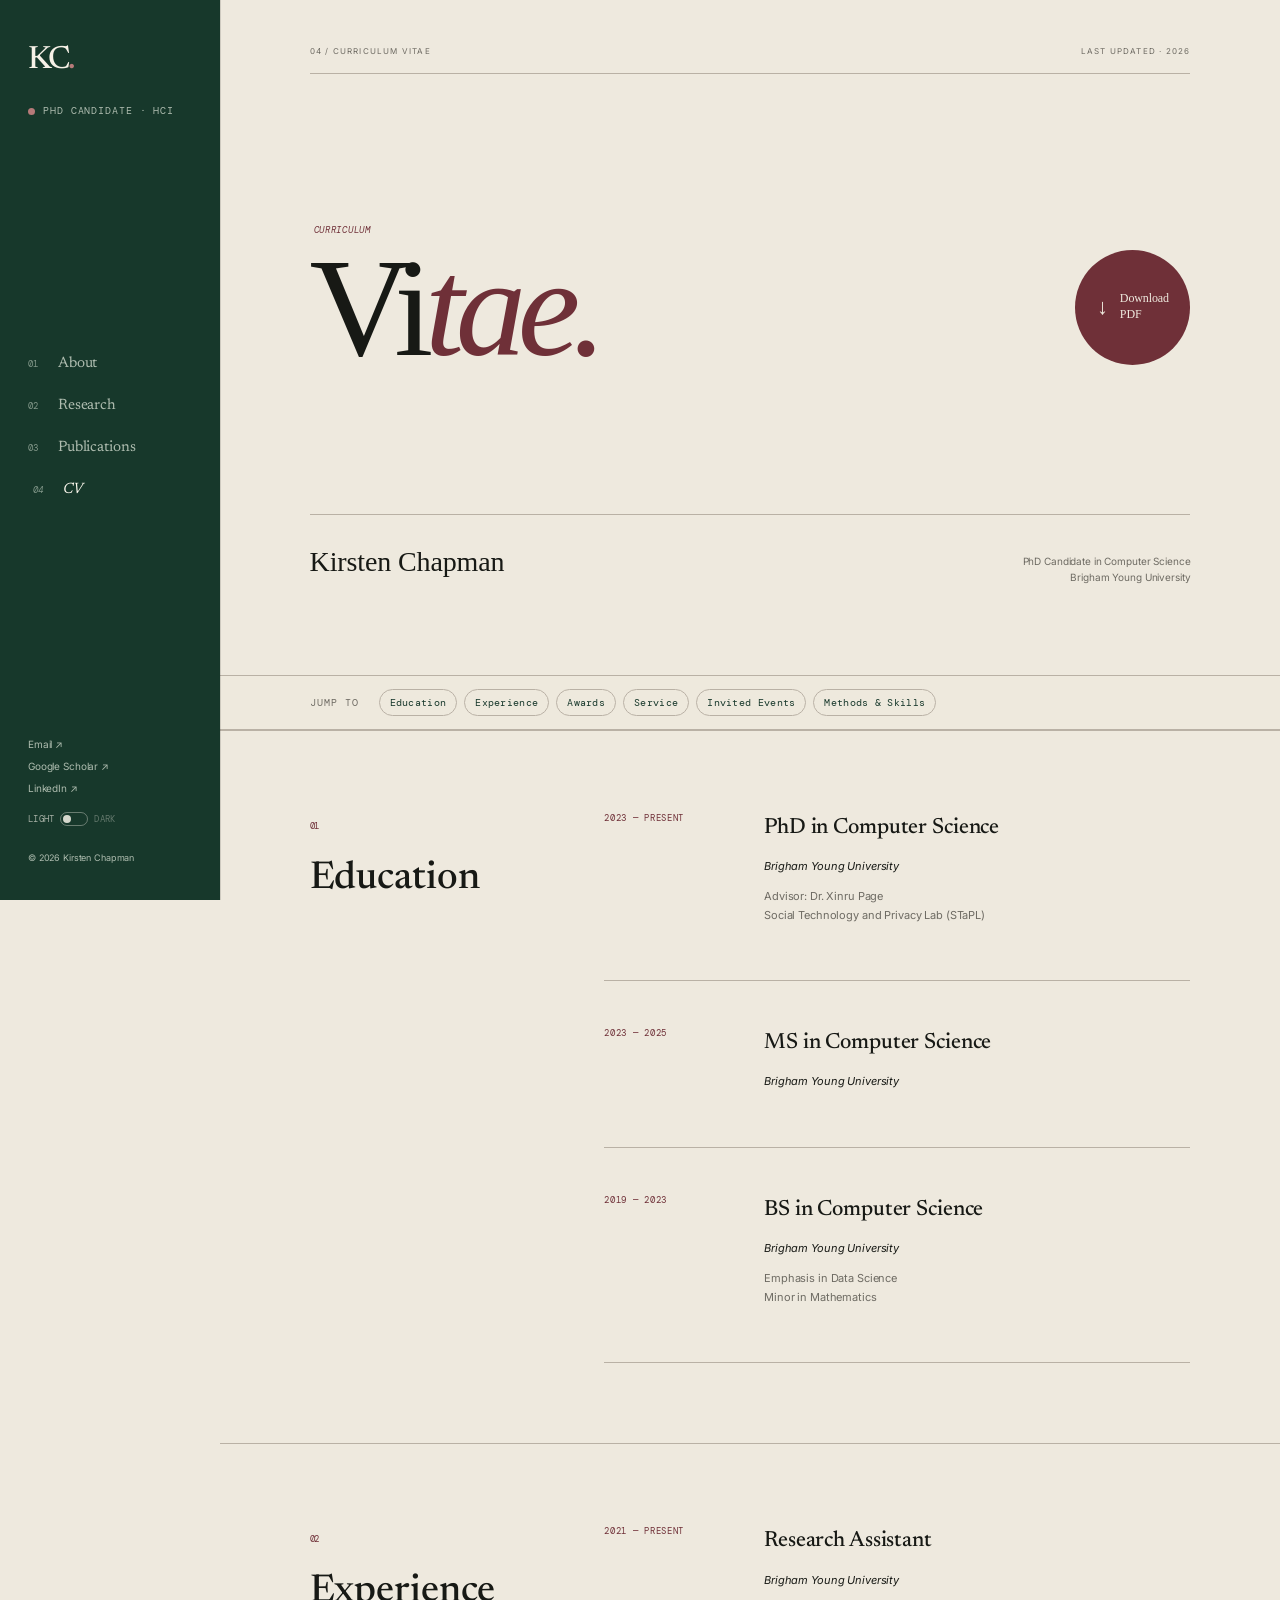
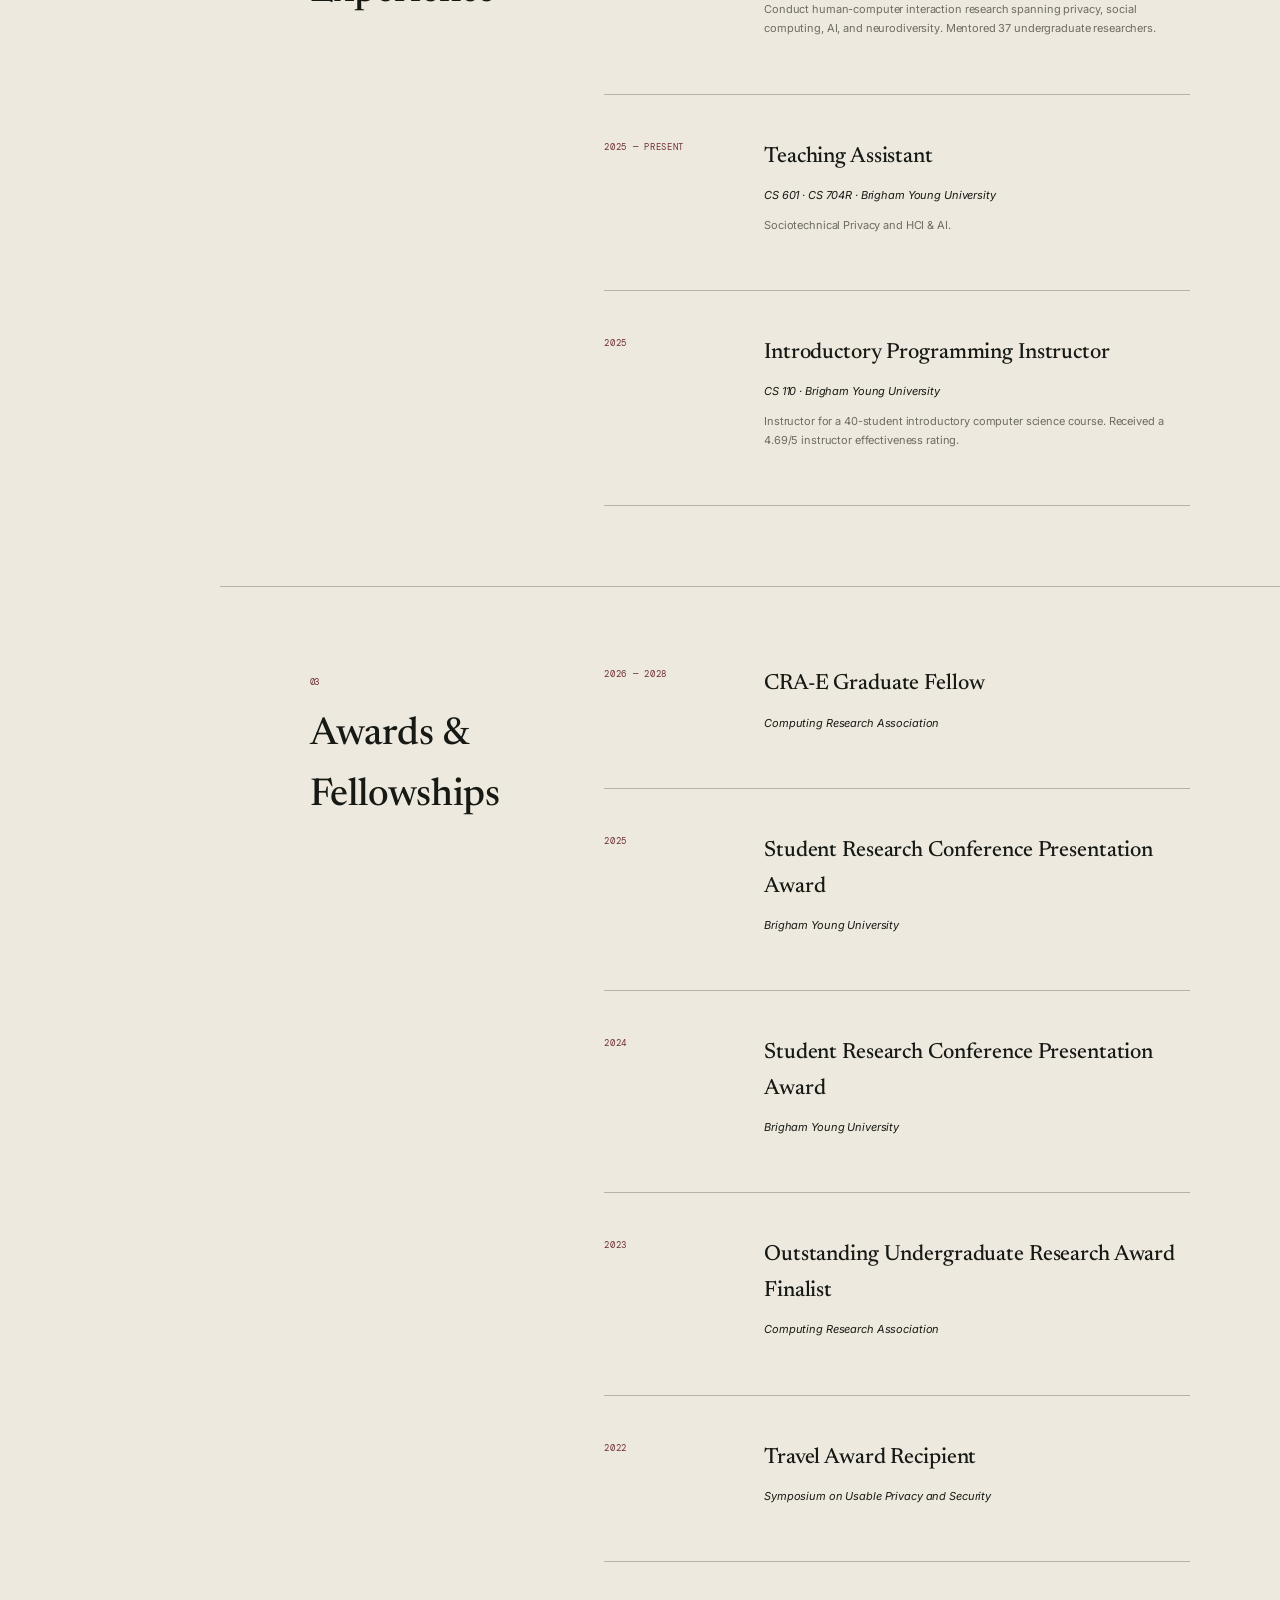
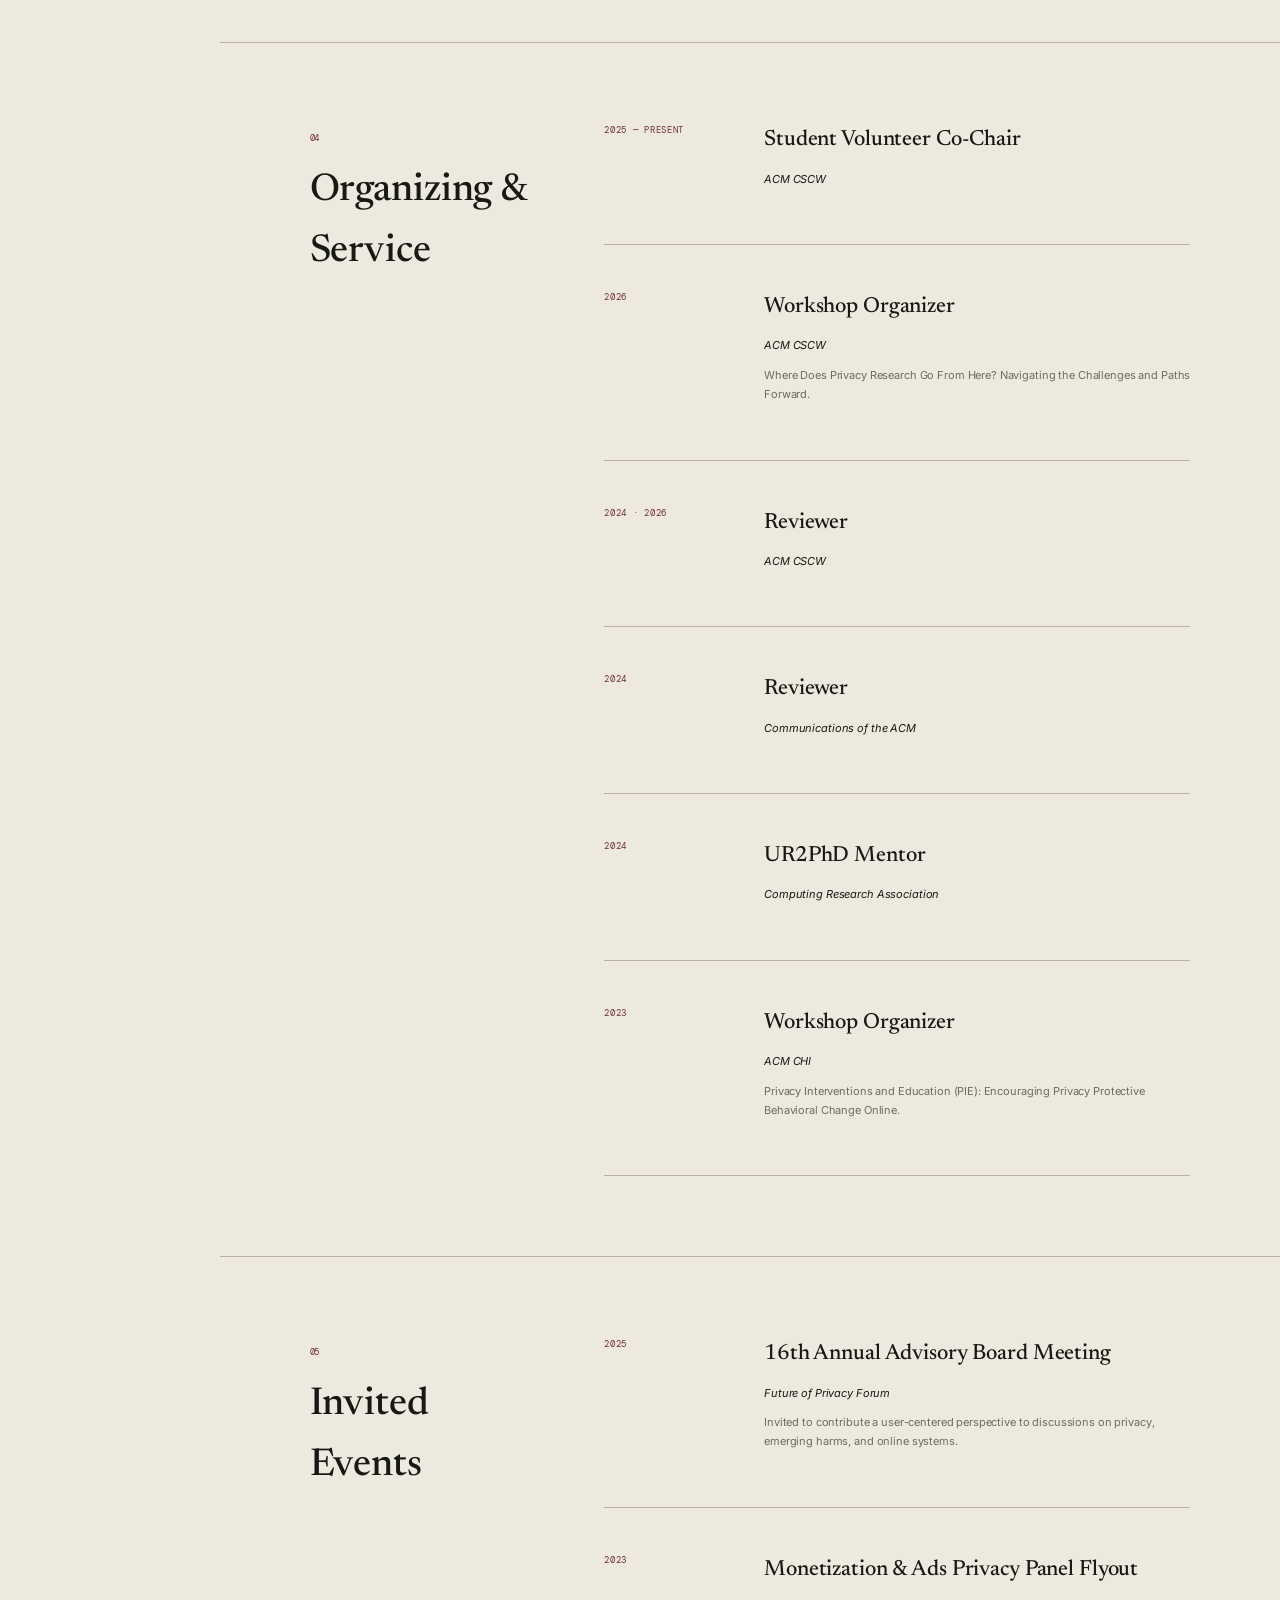
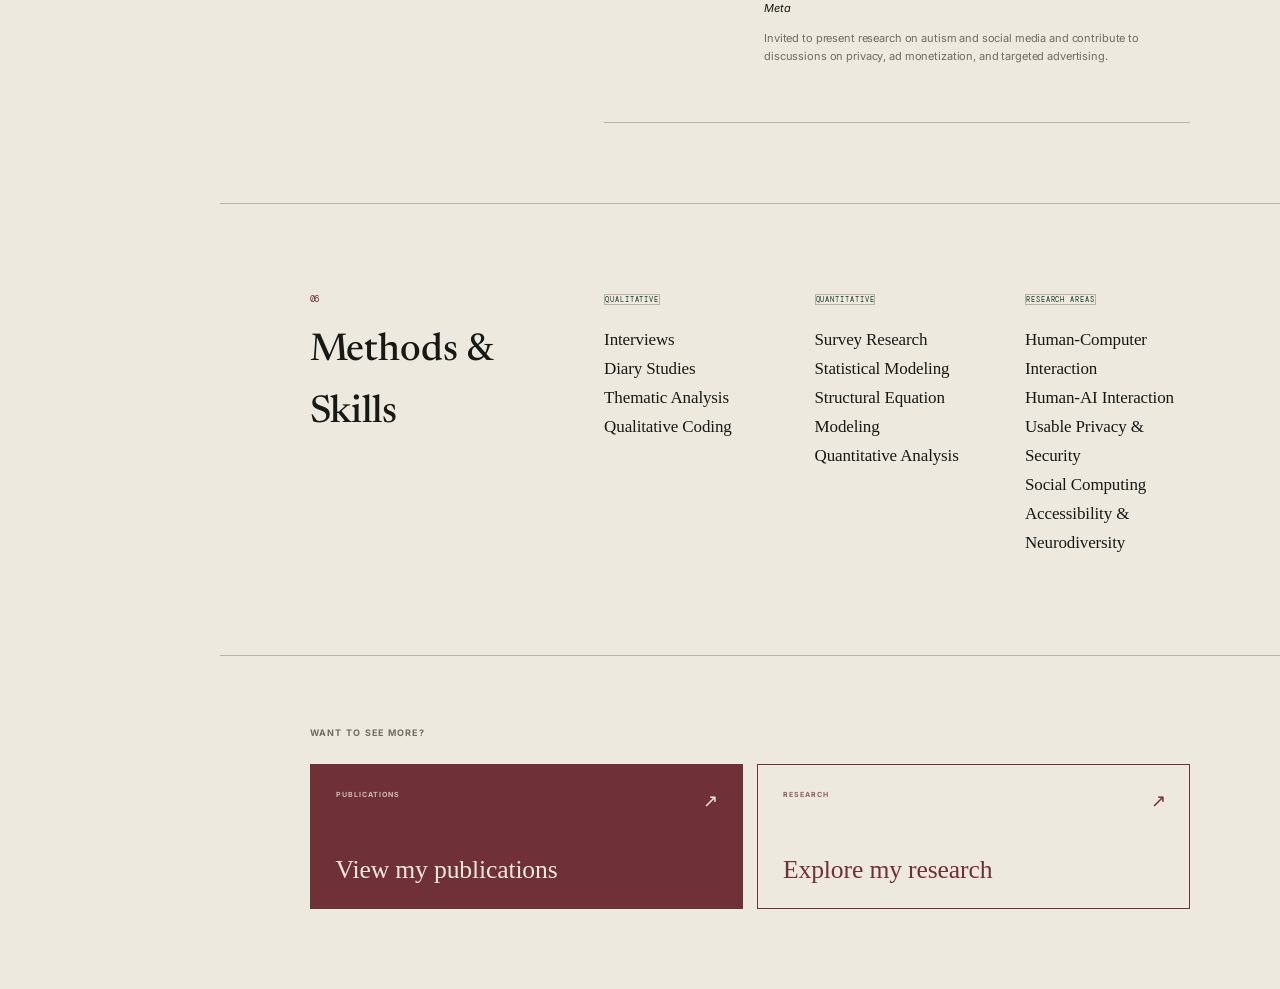
==== cv.html @ 54f65432 "updates" ====
<!DOCTYPE html>

<html lang="en">
<head>
<meta charset="utf-8"/>
<meta content="width=device-width, initial-scale=1.0" name="viewport"/>
<meta content="Curriculum Vitae for Kirsten Chapman" name="description"/>
<link href="images/favicon.png" rel="icon" type="image/png"/>
<title>CV — Kirsten Chapman</title>
<link href="styles.css?v=17" rel="stylesheet"/>
<link href="https://fonts.googleapis.com" rel="preconnect"/>
<link crossorigin="" href="https://fonts.gstatic.com" rel="preconnect"/>
<link href="https://fonts.googleapis.com/css2?family=DM+Mono:wght@300;400;500&amp;family=Inter:wght@400;500;600&amp;family=Newsreader:ital,opsz,wght@0,6..72,400;0,6..72,500;0,6..72,600;1,6..72,400;1,6..72,500&amp;display=swap" rel="stylesheet"/>
</head>
<body id="top">
<!-- ==============================
     SIDEBAR
============================== -->
<aside class="sidebar">
<div>
<a class="logo" href="index.html">
      KC<span>.</span>
</a>
<div class="sidebar-status">
<a
  href="elsewhere.html"
  class="status-dot"
  aria-label="Elsewhere"
></a>      PhD Candidate · HCI
    </div>
</div>
<nav>
<a href="index.html">
<span>01</span> About
    </a>
<a href="research.html">
<span>02</span> Research
    </a>
<a href="publications.html">
<span>03</span> Publications
    </a>
<a class="active" href="cv.html">
<span>04</span> CV
    </a>
</nav>
<div class="sidebar-bottom">

<div class="social-links">
<a href="mailto:chapkirsten@gmail.com">
        Email ↗︎
      </a>
<a href="https://scholar.google.com/citations?user=ZnHVCngAAAAJ&amp;hl=en&amp;oi=ao">
        Google Scholar ↗︎
      </a>
<a href="https://www.linkedin.com/in/kirsten-chapman/">
        LinkedIn ↗︎
      </a>
</div><button aria-label="Switch to dark mode" class="theme-toggle" title="Switch to dark mode" type="button">
<span class="theme-toggle-label">Light</span>
<span aria-hidden="true" class="theme-switch"><span></span></span>
<span class="theme-toggle-alt">Dark</span>
</button>
<p>
      © 2026 Kirsten Chapman
    </p>
</div>
</aside>
<!-- ==============================
     MAIN
============================== -->
<main>
<!-- ==============================
     CV HERO
============================== -->
<section class="cv-hero">
<div class="subpage-meta">
<span>
      04 / CURRICULUM VITAE
    </span>
<span>
      LAST UPDATED · 2026
    </span>
</div>
<div class="cv-title-row">
<div>
<p class="hello">
        Curriculum
      </p>
<h1>
        Vi<em>tae.</em>
</h1>
</div>
<a class="download-cv" href="CV_Website.pdf">
<span>↓</span>
<div>
        Download<br/>
        PDF
      </div>
</a>
</div>
<div class="cv-name-block">
<h2>
      Kirsten Chapman
    </h2>
<p>
      PhD Candidate in Computer Science<br/>
      Brigham Young University
    </p>
</div>
</section>
<nav aria-label="Jump to CV section" class="cv-jump-nav">
<span>JUMP TO</span>
<div>
<a href="#education">Education</a>
<a href="#experience">Experience</a>
<a href="#awards">Awards</a>
<a href="#service">Service</a>
<a href="#events">Invited Events</a>
<a href="#methods">Methods &amp; Skills</a>
</div>
</nav>
<!-- ==============================
     EDUCATION
============================== -->
<section class="cv-category" id="education">
<div class="cv-category-heading">
<span>01</span>
<h2>
      Education
    </h2>
</div>
<div class="cv-items">
<div class="cv-entry">
<div class="cv-entry-date">
        2023 — PRESENT
      </div>
<div class="cv-entry-content">
<h3>
          PhD in Computer Science
        </h3>
<p class="cv-place">
          Brigham Young University
        </p>
<p>
          Advisor: Dr. Xinru Page<br/>
          Social Technology and Privacy Lab (STaPL)
        </p>
</div>
</div>
<div class="cv-entry">
<div class="cv-entry-date">
        2023 — 2025
      </div>
<div class="cv-entry-content">
<h3>
          MS in Computer Science
        </h3>
<p class="cv-place">
          Brigham Young University
        </p>
</div>
</div>
<div class="cv-entry">
<div class="cv-entry-date">
        2019 — 2023
      </div>
<div class="cv-entry-content">
<h3>
          BS in Computer Science
        </h3>
<p class="cv-place">
          Brigham Young University
        </p>
<p>
          Emphasis in Data Science<br/>
          Minor in Mathematics
        </p>
</div>
</div>
</div>
</section>
<!-- ==============================
     EXPERIENCE
============================== -->
<section class="cv-category" id="experience">
<div class="cv-category-heading">
<span>02</span>
<h2>
      Experience
    </h2>
</div>
<div class="cv-items">
<div class="cv-entry">
<div class="cv-entry-date">
        2021 — PRESENT
      </div>
<div class="cv-entry-content">
<h3>
          Research Assistant
        </h3>
<p class="cv-place">
          Brigham Young University
        </p>
<p>
          Conduct human-computer interaction research
          spanning privacy, social computing, AI, and
          neurodiversity. Mentored 37 undergraduate
          researchers.
        </p>
</div>
</div>
<div class="cv-entry">
<div class="cv-entry-date">
        2025 — PRESENT
      </div>
<div class="cv-entry-content">
<h3>
          Teaching Assistant
        </h3>
<p class="cv-place">
          CS 601 · CS 704R · Brigham Young University
        </p>
<p>
          Sociotechnical Privacy and HCI &amp; AI.
        </p>
</div>
</div>
<div class="cv-entry">
<div class="cv-entry-date">
        2025
      </div>
<div class="cv-entry-content">
<h3>
          Introductory Programming Instructor
        </h3>
<p class="cv-place">
          CS 110 · Brigham Young University
        </p>
<p>
          Instructor for a 40-student introductory
          computer science course. Received a 4.69/5
          instructor effectiveness rating.
        </p>
</div>
</div>
</div>
</section>
<!-- ==============================
     AWARDS & FELLOWSHIPS
============================== -->
<section class="cv-category" id="awards">
<div class="cv-category-heading">
<span>03</span>
<h2>
      Awards &amp; Fellowships
    </h2>
</div>
<div class="cv-items">
<div class="cv-entry">
<div class="cv-entry-date">
        2026 — 2028
      </div>
<div class="cv-entry-content">
<h3>
          CRA-E Graduate Fellow
        </h3>
<p class="cv-place">
          Computing Research Association
        </p>
</div>
</div>
<div class="cv-entry">
<div class="cv-entry-date">
        2025
      </div>
<div class="cv-entry-content">
<h3>
          Student Research Conference Presentation Award
        </h3>
<p class="cv-place">
          Brigham Young University
        </p>
</div>
</div>
<div class="cv-entry">
<div class="cv-entry-date">
        2024
      </div>
<div class="cv-entry-content">
<h3>
          Student Research Conference Presentation Award
        </h3>
<p class="cv-place">
          Brigham Young University
        </p>
</div>
</div>
<div class="cv-entry">
<div class="cv-entry-date">
        2023
      </div>
<div class="cv-entry-content">
<h3>
          Outstanding Undergraduate Research Award Finalist
        </h3>
<p class="cv-place">
          Computing Research Association
        </p>
</div>
</div>
<div class="cv-entry">
<div class="cv-entry-date">
        2022
      </div>
<div class="cv-entry-content">
<h3>
          Travel Award Recipient
        </h3>
<p class="cv-place">
          Symposium on Usable Privacy and Security
        </p>
</div>
</div>
</div>
</section>
<!-- ==============================
     ORGANIZING & SERVICE
============================== -->
<section class="cv-category" id="service">
<div class="cv-category-heading">
<span>04</span>
<h2>
      Organizing &amp; Service
    </h2>
</div>
<div class="cv-items">
<!-- CSCW SV CO-CHAIR -->
<div class="cv-entry">
<div class="cv-entry-date">
        2025 — PRESENT
      </div>
<div class="cv-entry-content">
<h3>
          Student Volunteer Co-Chair
        </h3>
<p class="cv-place">
          ACM CSCW
        </p>
</div>
</div>
<!-- CSCW 2026 ORGANIZED WORKSHOP -->
<div class="cv-entry">
<div class="cv-entry-date">
        2026
      </div>
<div class="cv-entry-content">
<h3>
          Workshop Organizer
        </h3>
<p class="cv-place">
          ACM CSCW
        </p>
<p>
          Where Does Privacy Research Go From Here?
          Navigating the Challenges and Paths Forward.
        </p>
</div>
</div>
<!-- CSCW REVIEWER -->
<div class="cv-entry">
<div class="cv-entry-date">
        2024 · 2026
      </div>
<div class="cv-entry-content">
<h3>
          Reviewer
        </h3>
<p class="cv-place">
          ACM CSCW
        </p>
</div>
</div>
<!-- CACM REVIEWER -->
<div class="cv-entry">
<div class="cv-entry-date">
        2024
      </div>
<div class="cv-entry-content">
<h3>
          Reviewer
        </h3>
<p class="cv-place">
          Communications of the ACM
        </p>
</div>
</div>
<!-- UR2PHD -->
<div class="cv-entry">
<div class="cv-entry-date">
        2024
      </div>
<div class="cv-entry-content">
<h3>
          UR2PhD Mentor
        </h3>
<p class="cv-place">
          Computing Research Association
        </p>
</div>
</div>
<!-- CHI 2023 ORGANIZED WORKSHOP -->
<div class="cv-entry">
<div class="cv-entry-date">
        2023
      </div>
<div class="cv-entry-content">
<h3>
          Workshop Organizer
        </h3>
<p class="cv-place">
          ACM CHI
        </p>
<p>
          Privacy Interventions and Education (PIE):
          Encouraging Privacy Protective Behavioral
          Change Online.
        </p>
</div>
</div>
</div>
</section>
<!-- ==============================
     INVITED EVENTS
============================== -->
<section class="cv-category" id="events">
<div class="cv-category-heading">
<span>05</span>
<h2>
      Invited Events
    </h2>
</div>
<div class="cv-items">
<div class="cv-entry">
<div class="cv-entry-date">
        2025
      </div>
<div class="cv-entry-content">
<h3>
          16th Annual Advisory Board Meeting
        </h3>
<p class="cv-place">
          Future of Privacy Forum
        </p>
<p>
          Invited to contribute a user-centered
          perspective to discussions on privacy,
          emerging harms, and online systems.
        </p>
</div>
</div>
<div class="cv-entry">
<div class="cv-entry-date">
        2023
      </div>
<div class="cv-entry-content">
<h3>
          Monetization &amp; Ads Privacy Panel Flyout
        </h3>
<p class="cv-place">
          Meta
        </p>
<p>
          Invited to present research on autism and
          social media and contribute to discussions
          on privacy, ad monetization, and targeted
          advertising.
        </p>
</div>
</div>
</div>
</section>
<!-- ==============================
     METHODS & SKILLS
============================== -->
<section class="cv-category methods-section" id="methods">
<div class="cv-category-heading">
<span>06</span>
<h2>
      Methods &amp; Skills
    </h2>
</div>
<div class="cv-items">
<div class="cv-method-grid">
<div>
<span>
          QUALITATIVE
        </span>
<p>
          Interviews<br/>
          Diary Studies<br/>
          Thematic Analysis<br/>
          Qualitative Coding
        </p>
</div>
<div>
<span>
          QUANTITATIVE
        </span>
<p>
          Survey Research<br/>
          Statistical Modeling<br/>
          Structural Equation Modeling<br/>
          Quantitative Analysis
        </p>
</div>
<div>
<span>
          RESEARCH AREAS
        </span>
<p>
          Human-Computer Interaction<br/>
          Human-AI Interaction<br/>
          Usable Privacy &amp; Security<br/>
          Social Computing<br/>
          Accessibility &amp; Neurodiversity
        </p>
</div>
</div>
</div>
</section>
<!-- ==============================
     CV BOTTOM CTA
============================== -->
<section class="cv-bottom">
<p>
    Want to see more?
  </p>
<div class="cv-bottom-links">
<a class="cv-bottom-link primary" href="publications.html">
<span class="cv-bottom-label">
        PUBLICATIONS
      </span>
<span class="cv-bottom-title">
        View my publications
      </span>
<span class="cv-bottom-arrow">
        ↗︎
      </span>
</a>
<a class="cv-bottom-link secondary" href="research.html">
<span class="cv-bottom-label">
        RESEARCH
      </span>
<span class="cv-bottom-title">
        Explore my research
      </span>
<span class="cv-bottom-arrow">
        ↗︎
      </span>
</a>
</div>
</section>
<div class="back-to-top-wrap">
<a aria-label="Back to top" class="back-to-top" href="#top">
<span>↑</span> Back to top
  </a>
</div>
</main>
<script src="script.js?v=10"></script>
<!-- Cloudflare Web Analytics -->
<script data-cf-beacon='{"token": "c75ca6f7cf0b4331afd3707bc6c81db9"}' src="https://static.cloudflareinsights.com/beacon.min.js" type="module"></script>
<!-- End Cloudflare Web Analytics -->
</body>
</html>
---- styles.css ----
/* ==================================
   COLORS
================================== */

:root {
  --cream: #f3eee5;
  --cream-dark: #e8e0d4;

  --ink: #211a19;
  --muted: #756b67;

  --burgundy: #762d3c;
  --burgundy-dark: #4d1d27;

  --pink: #dfbcc2;
  --pink-light: #eed9dc;

  --line: #cec4b9;

  --sidebar-width: 220px;
}


/* ==================================
   RESET
================================== */

* {
  box-sizing: border-box;
}

html {
  scroll-behavior: smooth;
}

body {
  margin: 0;

  background: var(--cream);
  color: var(--ink);

  font-family:
    Arial,
    Helvetica,
    sans-serif;

  line-height: 1.6;
}

a {
  color: inherit;
}


/* ==================================
   ARROWS
================================== */

.arrow,
.pub-arrow,
.contact-card-arrow,
.cv-bottom-arrow,
.scholar-cta > a span {
  font-family: Georgia, "Times New Roman", serif;
  font-style: normal;
}


/* ==================================
   SIDEBAR
================================== */

.sidebar {
  position: fixed;

  top: 0;
  left: 0;

  width: var(--sidebar-width);
  height: 100vh;

  padding: 35px 28px;

  background: var(--cream);

  border-right:
    1px solid var(--line);

  display: flex;
  flex-direction: column;
  justify-content: space-between;

  z-index: 100;
}


.logo {
  display: inline-block;

  font-family: Georgia, serif;

  font-size: 32px;
  font-weight: bold;

  text-decoration: none;
  letter-spacing: -.05em;
}


.logo span {
  color: var(--burgundy);
}


.sidebar-status {
  margin-top: 17px;

  display: flex;
  align-items: center;

  gap: 8px;

  color: var(--muted);

  font-size: 9px;

  text-transform: uppercase;
  letter-spacing: .09em;
}


.status-dot {
  width: 7px;
  height: 7px;

  border-radius: 50%;

  background: var(--burgundy);

  animation:
    pulse 2.2s ease-in-out infinite;
}


@keyframes pulse {

  0%,
  100% {
    opacity: 1;
  }

  50% {
    opacity: .25;
  }

}


.sidebar nav {
  display: flex;
  flex-direction: column;

  gap: 18px;
}


.sidebar nav a {
  display: grid;

  grid-template-columns:
    30px
    1fr;

  text-decoration: none;

  color: var(--muted);

  font-family: Georgia, serif;

  font-size: 15px;

  transition:
    color .2s ease,
    transform .2s ease;
}


.sidebar nav a span {
  padding-top: 5px;

  font-family: Arial, sans-serif;

  font-size: 8px;
}


.sidebar nav a:hover,
.sidebar nav a.active {
  color: var(--burgundy);

  transform:
    translateX(5px);
}


.social-links {
  display: flex;
  flex-direction: column;

  gap: 6px;
}


.social-links a {
  text-decoration: none;

  color: var(--muted);

  font-size: 10px;
}


.social-links a:hover {
  color: var(--burgundy);
}


.sidebar-bottom > p {
  margin:
    25px
    0
    0;

  color: #9b928d;

  font-size: 8px;
}


/* ==================================
   MAIN
================================== */

main {
  margin-left: var(--sidebar-width);
}


/* ==================================
   HERO
================================== */

.hero {
  min-height: 100vh;

  padding:
    35px
    clamp(35px, 6vw, 100px)
    55px;

  display: flex;
  flex-direction: column;
}


.hero-meta {
  display: flex;
  justify-content: space-between;

  padding-bottom: 13px;

  border-bottom:
    1px solid var(--line);

  color: var(--muted);

  font-size: 8px;

  letter-spacing: .13em;
  text-transform: uppercase;
}


.hero-main {
  flex: 1;

  display: flex;
  flex-direction: column;
  justify-content: center;

  padding: 40px 0;
}


/* KIRSTEN + PHOTO */

.hero-name-row {
  display: grid;

  grid-template-columns:
    minmax(0, 1fr)
    clamp(210px, 22vw, 300px);

  gap:
    clamp(25px, 4vw, 70px);

  align-items: end;
}


.hero-first-name {
  align-self: end;
}


.hello {
  margin:
    0
    0
    14px
    4px;

  color: var(--burgundy);

  font-family: Georgia, serif;
  font-style: italic;

  font-size: 22px;
}


/* Prevent large Kirsten wordmark from covering HELLO, I'M */

.hero-first-name .hello {
  position: relative;
  z-index: 5;
}


.first-name {
  margin: 0;

  font-family:
    Arial,
    Helvetica,
    sans-serif;

  font-size:
    clamp(85px, 11vw, 160px);

  line-height: .82;

  letter-spacing: -.075em;
}


/* CHAPMAN */

.hero-last-name {
  position: relative;

  z-index: 4;

  width: fit-content;

  margin-top: 20px;
  margin-left: 5vw;

  font-family: Georgia, serif;

  font-size:
    clamp(85px, 11vw, 160px);

  font-style: italic;

  line-height: .78;

  letter-spacing: -.065em;
}


.hero-last-name .period,
.period {
  color: var(--burgundy);
}


/* PHOTO */

.portrait-area {
  position: relative;

  width: 100%;
  max-width: 320px;

  justify-self: end;
  align-self: end;
}


.portrait-shape {
  position: absolute;

  width: 100%;
  height: 100%;

  left: 17px;
  top: 17px;

  background: var(--pink);

  transform:
    rotate(3deg);
}


.portrait {
  position: relative;

  display: block;

  width: 100%;

  aspect-ratio: 4 / 5;

  object-fit: cover;

  z-index: 2;

  transition:
    transform .6s ease;
}


.portrait-area:hover
.portrait {
  transform:
    translate(-3px, -3px);
}


.portrait-note {
  position: absolute;

  right: -42px;
  bottom: -30px;

  width: 120px;
  height: 120px;

  border-radius: 50%;

  background: var(--burgundy);
  color: var(--cream);

  display: flex;
  flex-direction: column;
  align-items: center;
  justify-content: center;

  text-align: center;

  transform:
    rotate(7deg);

  z-index: 3;
}


.portrait-note span {
  font-size: 7px;

  letter-spacing: .1em;
}


.portrait-note p {
  margin:
    8px
    0
    0;

  font-family: Georgia, serif;
  font-style: italic;

  font-size: 12px;

  line-height: 1.35;
}


/* HERO STATEMENT */

.hero-statement {
  max-width: 640px;

  margin:
    55px
    0
    0;

  font-family: Georgia, serif;

  font-size:
    clamp(25px, 3vw, 42px);

  line-height: 1.18;

  letter-spacing: -.025em;
}


.hero-statement em {
  color: var(--burgundy);

  font-weight: normal;
}


.scroll {
  width: fit-content;

  display: flex;
  align-items: center;

  gap: 10px;

  color: var(--muted);

  text-decoration: none;

  font-size: 9px;

  letter-spacing: .08em;
}


.scroll span {
  color: var(--burgundy);

  font-size: 20px;

  transition:
    transform .25s ease;
}


.scroll:hover span {
  transform:
    translateY(5px);
}


/* ==================================
   MARQUEE
================================== */

.marquee {
  overflow: hidden;

  padding:
    13px
    0;

  background: var(--burgundy);
  color: var(--cream);

  white-space: nowrap;
}


.marquee-track {
  width: max-content;

  display: flex;
  align-items: center;

  gap: 25px;

  font-size: 9px;

  letter-spacing: .15em;

  animation:
    marquee 28s linear infinite;
}


.marquee-track b {
  color: var(--pink);

  font-size: 12px;
}


@keyframes marquee {

  from {
    transform:
      translateX(0);
  }

  to {
    transform:
      translateX(-33.3333%);
  }

}


/* ==================================
   SECTION MARKER
================================== */

.section-marker {
  display: grid;

  grid-template-columns:
    25px
    1fr
    auto;

  gap: 12px;

  align-items: center;

  color: var(--burgundy);

  font-size: 8px;

  letter-spacing: .15em;
}


.section-marker div {
  height: 1px;

  background: var(--line);
}


.section-marker.light {
  color: var(--pink);
}


.section-marker.light div {
  background:
    rgba(255,255,255,.2);
}


/* ==================================
   INTRO
================================== */

.intro {
  padding:
    120px
    clamp(35px, 7vw, 120px)
    150px;
}


.intro-content {
  margin:
    75px
    0
    0
    8vw;
}


.big-statement {
  max-width: 1000px;

  margin: 0;

  font-family: Georgia, serif;

  font-size:
    clamp(43px, 5.5vw, 78px);

  line-height: 1.1;

  letter-spacing: -.035em;
}


.big-statement em {
  color: var(--burgundy);

  font-weight: normal;
}


.intro-columns {
  max-width: 950px;

  margin-top: 100px;

  display: grid;

  grid-template-columns:
    repeat(3, 1fr);

  gap: 55px;
}


.mini-heading {
  display: block;

  margin-bottom: 15px;

  color: var(--burgundy);

  font-size: 8px;

  letter-spacing: .15em;
  text-transform: uppercase;
}


.intro-columns p {
  margin: 0;

  color: var(--muted);

  font-size: 13px;

  line-height: 1.75;
}


/* ==================================
   RESEARCH QUESTIONS
================================== */

.research {
  padding:
    110px
    clamp(35px, 6vw, 100px)
    130px;

  background: var(--burgundy-dark);
  color: var(--cream);
}


.research-title {
  margin:
    70px
    0
    90px
    8vw;

  display: flex;
  justify-content: space-between;
  align-items: end;
}


.research-title h2 {
  margin: 0;

  font-family: Georgia, serif;

  font-size:
    clamp(50px, 6vw, 85px);

  line-height: .95;

  font-weight: normal;

  letter-spacing: -.04em;
}


.research-title h2 em {
  color: var(--pink);

  font-weight: normal;
}


.research-title > p {
  max-width: 180px;

  margin-bottom: 5px;

  color: #b9a7aa;

  font-size: 11px;
}


/* EDITORIAL QUESTION GRID */

.research-grid {
  display: grid;

  grid-template-columns:
    repeat(3, minmax(0, 1fr));

  border-top:
    1px solid rgba(255,255,255,.22);

  border-bottom:
    1px solid rgba(255,255,255,.22);
}


/* INDIVIDUAL QUESTION */

.research-card {
  min-width: 0;

  min-height: 470px;

  padding:
    34px
    clamp(24px, 3vw, 42px)
    30px;

  display: flex;
  flex-direction: column;

  border-right:
    1px solid rgba(255,255,255,.22);
}


.research-card:first-child {
  padding-left: 0;
}


.research-card:last-child {
  padding-right: 0;

  border-right: none;
}


/* QUESTION NUMBER + SYMBOL */

.card-top {
  display: flex;
  justify-content: space-between;
  align-items: flex-start;

  min-height: 85px;
}


.question-number {
  color: rgba(255,255,255,.42);

  font-size: 8px;
  font-weight: bold;

  letter-spacing: .14em;
}


.symbol {
  color: var(--pink);

  font-family: Georgia, serif;

  font-size: 38px;

  line-height: .8;
}


/* QUESTION CONTENT */

.card-content {
  margin:
    25px
    0
    auto;
}


.card-label {
  margin:
    0
    0
    17px;

  color: var(--pink);

  font-size: 8px !important;
  font-weight: bold;

  letter-spacing: .16em;

  text-transform: uppercase;
}


.card-content h3 {
  max-width: 320px;

  margin:
    0
    0
    28px;

  font-family: Georgia, serif;

  font-size:
    clamp(29px, 3vw, 43px);

  font-weight: normal;

  line-height: 1.04;

  letter-spacing: -.025em;
}


.card-content > p {
  max-width: 315px;

  margin: 0;

  color: #cbbdc0;

  font-size: 12px;

  line-height: 1.75;
}


/* QUESTION KEYWORDS */

.card-bottom {
  margin-top: 55px;

  padding-top: 17px;

  border-top:
    1px solid rgba(255,255,255,.16);

  color: #b9a7aa;

  font-size: 7px;
  font-weight: bold;

  letter-spacing: .12em;
}


/* ==================================
   PUBLICATIONS — HOMEPAGE
================================== */

.publications {
  padding:
    120px
    clamp(35px, 7vw, 120px)
    150px;
}


.publications-heading {
  margin:
    65px
    0
    60px;

  display: flex;
  justify-content: space-between;
  align-items: end;
}


.publications-heading h2 {
  margin: 0;

  font-family: Georgia, serif;

  font-size:
    clamp(55px, 7vw, 100px);

  font-weight: normal;

  letter-spacing: -.045em;
}


.publications-heading h2 em {
  color: var(--burgundy);
}


.publications-heading > a {
  margin-bottom: 15px;

  color: var(--burgundy);

  font-size: 10px;
}


.publication-list {
  border-top:
    1px solid var(--line);
}


.publication {
  display: grid;

  grid-template-columns:
    50px
    1fr
    90px
    25px;

  gap: 25px;

  align-items: center;

  padding:
    30px
    10px;

  border-bottom:
    1px solid var(--line);

  text-decoration: none;

  transition:
    background .3s ease,
    padding .3s ease;
}


.publication:hover {
  background: var(--pink);

  padding-left: 25px;
  padding-right: 25px;
}


.pub-number {
  color: var(--muted);

  font-size: 8px;
}


.pub-info h3 {
  margin:
    0
    0
    7px;

  font-family: Georgia, serif;

  font-size:
    clamp(19px, 2.2vw, 29px);

  font-weight: normal;

  transition:
    transform .25s ease;
}


.publication:hover
.pub-info h3 {
  transform:
    translateX(5px);
}


.pub-info p {
  margin: 0;

  color: var(--muted);

  font-size: 9px;
}


.pub-meta {
  display: flex;
  flex-direction: column;

  text-align: right;

  color: var(--muted);

  font-size: 8px;
}


.pub-arrow {
  font-size: 18px;

  transition:
    transform .25s ease;
}


.publication:hover
.pub-arrow {
  transform:
    translate(5px, -5px);
}


/* ==================================
   PERSONAL
================================== */

.personal {
  padding:
    100px
    clamp(35px, 7vw, 120px)
    120px;

  background: var(--pink);
}


.personal-number {
  color: var(--burgundy);

  font-size: 8px;

  letter-spacing: .15em;
}


.personal-grid {
  margin-top: 60px;

  display: grid;

  grid-template-columns:
    1.2fr
    .8fr;

  gap: 80px;

  align-items: end;
}


.personal h2 {
  margin: 0;

  font-family: Georgia, serif;

  font-size:
    clamp(55px, 7vw, 105px);

  line-height: .85;

  font-weight: normal;

  letter-spacing: -.05em;
}


.personal h2 em {
  color: var(--burgundy);
}


.personal-copy {
  max-width: 420px;
}


.personal-copy p {
  font-size: 12px;

  line-height: 1.8;
}


.personal-copy a {
  display: inline-block;

  margin-top: 15px;

  color: var(--burgundy);

  font-size: 10px;
}


/* ==================================
   CONTACT
================================== */

.contact {
  padding:
    90px
    clamp(35px, 7vw, 120px)
    35px;

  background: var(--burgundy);
  color: var(--cream);
}


.contact-heading {
  max-width: 900px;
}


.contact-small {
  margin:
    0
    0
    30px;

  color: var(--pink);

  font-size: 8px;
  font-weight: bold;

  letter-spacing: .15em;

  text-transform: uppercase;
}


.contact-heading h2 {
  margin: 0;

  font-family:
    Georgia,
    serif;

  font-size:
    clamp(70px, 9vw, 135px);

  font-weight: normal;

  line-height: .82;

  letter-spacing: -.055em;
}


.contact-heading h2 em {
  color: var(--pink);

  font-weight: normal;
}


.contact-intro {
  max-width: 430px;

  margin:
    35px
    0
    0;

  color: #d4b9bd;

  font-size: 12px;

  line-height: 1.7;
}


/* CONTACT CARDS */

.contact-links-grid {
  width: 100%;

  margin-top: 65px;

  display: grid;

  grid-template-columns:
    repeat(3, minmax(0, 1fr));

  gap: 12px;
}


.contact-card {
  position: relative;

  min-height: 145px;

  padding:
    24px
    55px
    24px
    25px;

  display: flex;
  flex-direction: column;
  justify-content: space-between;

  background: transparent;

  border:
    1px solid rgba(255,255,255,.35);

  color: var(--cream);

  text-decoration: none;

  transition:
    transform .2s ease,
    background .2s ease,
    border-color .2s ease,
    color .2s ease;
}


.contact-card:hover {
  background: var(--cream);

  border-color: var(--cream);

  color: var(--burgundy);

  transform:
    translateY(-3px);
}


.contact-card-primary {
  background: var(--pink);

  border-color: var(--pink);

  color: var(--ink);
}


.contact-card-primary:hover {
  background: var(--cream);

  border-color: var(--cream);

  color: var(--burgundy);
}


.contact-card-label {
  font-size: 7px;
  font-weight: bold;

  letter-spacing: .15em;

  text-transform: uppercase;

  opacity: .7;
}


.contact-card-title {
  font-family:
    Georgia,
    serif;

  font-size:
    clamp(20px, 2vw, 28px);

  line-height: 1.1;
}


.contact-card-arrow {
  position: absolute;

  top: 22px;
  right: 24px;

  font-size: 18px;

  transition:
    transform .2s ease;
}


.contact-card:hover
.contact-card-arrow {
  transform:
    translate(3px, -3px);
}


.contact-bottom {
  margin-top: 80px;

  padding-top: 20px;

  border-top:
    1px solid rgba(23, 56, 43, .25);

  display: flex;
  justify-content: space-between;

  color: var(--oxblood);

  font-size: 8px;

  letter-spacing: .06em;
}


/* ==================================
   REVEAL ANIMATIONS
================================== */

.reveal {
  opacity: 0;

  transform:
    translateY(30px);

  transition:
    opacity .75s ease,
    transform .75s ease;
}


.reveal.visible {
  opacity: 1;

  transform:
    translateY(0);
}


/* ==================================
   SUBPAGE SHARED
================================== */

.subpage-hero {
  padding:
    45px
    clamp(35px, 7vw, 120px)
    42px;

  display: flex;
  flex-direction: column;
}


.cv-hero {
  min-height: 75vh;

  padding:
    45px
    clamp(35px, 7vw, 120px)
    90px;

  display: flex;
  flex-direction: column;
  justify-content: space-between;
}


.subpage-meta {
  display: flex;
  justify-content: space-between;

  padding-bottom: 15px;

  border-bottom:
    1px solid var(--line);

  color: var(--muted);

  font-size: 8px;

  letter-spacing: .15em;
}


.subpage-title {
  margin:
    72px
    0
    58px;
}


.subpage-title .hello {
  margin-left: 5px;
}


.subpage-title h1,
.cv-title-row h1 {
  margin: 0;

  font-family: Georgia, serif;

  font-size:
    clamp(80px, 11vw, 160px);

  line-height: .8;

  font-weight: normal;

  letter-spacing: -.06em;
}


.subpage-title h1 em,
.cv-title-row h1 em {
  color: var(--burgundy);

  font-weight: normal;
}


.subpage-intro {
  display: block;
}


.subpage-intro > p {
  max-width: 750px;

  margin: 0;

  font-family: Georgia, serif;

  font-size:
    clamp(25px, 3vw, 40px);

  line-height: 1.2;
}


.subpage-intro em {
  color: var(--burgundy);
}


/* ==================================
   PUBLICATION HERO STATS
================================== */

.publication-stats {
  width: 100%;
  max-width: 900px;

  margin-top: 32px;
  margin-bottom: 0;

  padding-top: 18px;
  padding-bottom: 0;

  border-top:
    1px solid var(--line);

  display: grid;

  grid-template-columns:
    repeat(4, minmax(0, 1fr));

  gap: 30px;
}


.publication-stats div {
  display: flex;
  align-items: baseline;

  gap: 9px;

  min-width: 0;
}


.publication-stats strong {
  flex: 0 0 auto;

  font-family: Georgia, serif;

  color: var(--burgundy);

  font-size: 30px;
  font-weight: normal;

  line-height: 1;
}


.publication-stats span {
  color: var(--muted);

  font-size: 7px;

  line-height: 1.35;

  letter-spacing: .1em;
  text-transform: uppercase;
}


/* ==================================
   PUBLICATIONS PAGE
================================== */

.pub-controls {
  padding:
    24px
    clamp(35px, 7vw, 120px)
    28px;

  background: var(--cream-dark);

  border-top:
    1px solid var(--line);

  border-bottom:
    1px solid var(--line);
}


.pub-legend {
  margin: 0;

  display: flex;
  flex-wrap: wrap;

  gap: 9px;

  color: var(--muted);
}


.pub-filter {
  padding:
    10px
    14px;

  background: transparent;

  border:
    1px solid var(--line);

  color: var(--muted);

  font-family:
    Arial,
    Helvetica,
    sans-serif;

  font-size: 8px;
  font-weight: bold;

  line-height: 1;

  letter-spacing: .09em;

  text-transform: uppercase;

  cursor: pointer;

  transition:
    background .2s ease,
    border-color .2s ease,
    color .2s ease,
    transform .2s ease;
}


.pub-filter:hover {
  border-color: var(--burgundy);

  color: var(--burgundy);

  transform:
    translateY(-1px);
}


.pub-filter.active {
  background: var(--burgundy);

  border-color: var(--burgundy);

  color: var(--cream);
}


.pub-filter.active::after {
  content: "";
}


/* PUBLICATION YEAR SECTIONS */

.publication-year-section {
  display: grid;

  grid-template-columns:
    150px
    1fr;

  padding:
    0
    clamp(35px, 7vw, 120px);

  border-bottom:
    1px solid var(--line);
}


.year-column {
  padding-top: 55px;

  border-right:
    1px solid var(--line);

  font-family: Georgia, serif;

  color: var(--burgundy);

  font-size: 26px;
}


.workshops-text {
  display: inline-block;

  transform:
    translateX(-50px);
}


.full-publication-list {
  padding-left: 55px;
}


.full-publication {
  padding:
    55px
    10px;

  border-bottom:
    1px solid var(--line);

  transition:
    padding .3s ease;
}


.full-publication:last-child {
  border-bottom: none;
}


.full-publication:hover {
  padding-left: 25px;
}


.full-publication.featured-publication {
  position: relative;
}


.full-publication.featured-publication::before {
  content: "FEATURED";

  position: absolute;

  top: 55px;
  right: 10px;

  padding:
    5px
    8px;

  background: var(--burgundy);
  color: var(--cream);

  font-size: 6px;

  letter-spacing: .15em;
}


.full-pub-top {
  display: flex;

  gap: 25px;

  margin-bottom: 25px;

  color: var(--burgundy);

  font-size: 7px;

  letter-spacing: .13em;
}


.full-publication h2 {
  max-width: 850px;

  margin:
    0
    0
    15px;

  font-family: Georgia, serif;

  font-size:
    clamp(27px, 3vw, 42px);

  line-height: 1.15;

  font-weight: normal;
}


.full-authors {
  color: var(--muted);

  font-size: 11px;
}


.full-description {
  max-width: 650px;

  margin-top: 25px;

  color: var(--muted);

  font-size: 12px;

  line-height: 1.7;
}


.full-pub-links {
  display: flex;
  flex-wrap: wrap;

  gap: 20px;

  margin-top: 25px;
}


.full-pub-links a {
  color: var(--burgundy);

  font-size: 9px;
}


.scholar-cta {
  padding:
    100px
    clamp(35px, 7vw, 120px);

  background: var(--pink);
}


.scholar-cta > p {
  margin:
    0
    0
    10px;

  color: var(--burgundy);

  font-size: 9px;

  letter-spacing: .1em;
}


.scholar-cta > a {
  display: flex;
  justify-content: space-between;

  font-family: Georgia, serif;

  font-size:
    clamp(50px, 7vw, 95px);

  text-decoration: none;

  line-height: 1;
}


.scholar-cta > a span {
  color: var(--burgundy);

  transition:
    transform .3s ease;
}


.scholar-cta > a:hover span {
  transform:
    translate(8px, -8px);
}


/* ==================================
   CV
================================== */

.cv-title-row {
  display: flex;
  justify-content: space-between;
  align-items: end;

  margin:
    80px
    0;
}


.download-cv {
  width: 115px;
  height: 115px;

  border-radius: 50%;

  background: var(--burgundy);
  color: var(--cream);

  display: flex;
  align-items: center;
  justify-content: center;

  gap: 12px;

  text-decoration: none;

  font-family: Georgia, serif;

  font-size: 12px;

  line-height: 1.3;

  transition:
    transform .3s ease,
    background .3s ease;
}


.download-cv > span {
  font-size: 22px;
}


.download-cv:hover {
  transform:
    rotate(5deg)
    scale(1.05);

  background: var(--burgundy-dark);
}


.cv-name-block {
  display: flex;
  justify-content: space-between;
  align-items: end;

  padding-top: 25px;

  border-top:
    1px solid var(--line);
}


.cv-name-block h2 {
  margin: 0;

  font-family: Georgia, serif;

  font-size: 28px;

  font-weight: normal;
}


.cv-name-block p {
  margin: 0;

  text-align: right;

  color: var(--muted);

  font-size: 10px;
}


/* CV SECTIONS */

.cv-category {
  display: grid;

  grid-template-columns:
    minmax(180px, .4fr)
    minmax(0, 1fr);

  gap: 60px;

  padding:
    80px
    clamp(35px, 7vw, 120px);

  border-top:
    1px solid var(--line);
}


.cv-category-heading span {
  color: var(--burgundy);

  font-size: 8px;
}


.cv-category-heading h2 {
  margin:
    12px
    0
    0;

  font-family: Georgia, serif;

  font-size:
    clamp(27px, 3vw, 40px);

  font-weight: normal;
}


.cv-entry {
  display: grid;

  grid-template-columns:
    130px
    1fr;

  gap: 30px;

  padding:
    0
    0
    45px;

  margin-bottom: 45px;

  border-bottom:
    1px solid var(--line);
}


.cv-entry:last-of-type {
  margin-bottom: 0;
}


.cv-entry-date {
  color: var(--burgundy);

  font-size: 8px;

  letter-spacing: .08em;
}


.cv-entry-content h3 {
  margin:
    0
    0
    7px;

  font-family: Georgia, serif;

  font-size: 22px;

  font-weight: normal;
}


.cv-entry-content p {
  max-width: 650px;

  color: var(--muted);

  font-size: 11px;

  line-height: 1.7;
}


.cv-entry-content .cv-place {
  color: var(--ink);

  font-style: italic;
}


.cv-entry-content a {
  display: inline-block;

  margin-top: 7px;

  color: var(--burgundy);

  font-size: 9px;
}


.cv-more-link {
  display: inline-block;

  color: var(--burgundy);

  font-size: 10px;
}


.cv-method-grid {
  display: grid;

  grid-template-columns:
    repeat(3, 1fr);

  gap: 45px;
}


.cv-method-grid span {
  color: var(--burgundy);

  font-size: 7px;

  letter-spacing: .13em;
}


.cv-method-grid p {
  font-family: Georgia, serif;

  font-size: 17px;

  line-height: 1.7;
}


/* ==================================
   CV BOTTOM CTA
================================== */

.cv-bottom {
  padding:
    70px
    clamp(35px, 7vw, 120px)
    80px;

  border-top:
    1px solid var(--line);
}


.cv-bottom > p {
  margin:
    0
    0
    24px;

  color: var(--muted);

  font-size: 9px;
  font-weight: bold;

  letter-spacing: .14em;

  text-transform: uppercase;
}


.cv-bottom-links {
  display: grid;

  grid-template-columns:
    repeat(2, minmax(0, 1fr));

  gap: 14px;

  max-width: 900px;
}


.cv-bottom-link {
  position: relative;

  min-height: 145px;

  padding:
    24px
    55px
    24px
    25px;

  display: flex;
  flex-direction: column;
  justify-content: space-between;

  text-decoration: none;

  transition:
    transform .2s ease,
    background .2s ease,
    border-color .2s ease;
}


.cv-bottom-link.primary {
  background: var(--burgundy);

  border:
    1px solid var(--burgundy);

  color: var(--cream);
}


.cv-bottom-link.primary:hover {
  background: var(--burgundy-dark);

  border-color: var(--burgundy-dark);

  transform:
    translateY(-3px);
}


.cv-bottom-link.secondary {
  background: transparent;

  border:
    1px solid var(--burgundy);

  color: var(--burgundy);
}


.cv-bottom-link.secondary:hover {
  background: var(--pink-light);

  transform:
    translateY(-3px);
}


.cv-bottom-label {
  font-size: 7px;
  font-weight: bold;

  letter-spacing: .15em;

  text-transform: uppercase;

  opacity: .75;
}


.cv-bottom-title {
  font-family:
    Georgia,
    serif;

  font-size:
    clamp(20px, 2vw, 28px);

  line-height: 1.1;
}


.cv-bottom-arrow {
  position: absolute;

  top: 22px;
  right: 24px;

  font-size: 18px;

  transition:
    transform .2s ease;
}


.cv-bottom-link:hover
.cv-bottom-arrow {
  transform:
    translate(3px, -3px);
}


/* ==================================
   BIBTEX POPUP
================================== */

.bibtex-modal {
  position: fixed;

  inset: 0;

  background:
    rgba(33, 26, 25, .72);

  display: flex;
  align-items: center;
  justify-content: center;

  padding: 30px;

  opacity: 0;
  visibility: hidden;

  transition:
    opacity .25s ease,
    visibility .25s ease;

  z-index: 1000;
}


.bibtex-modal.open {
  opacity: 1;
  visibility: visible;
}


.bibtex-box {
  position: relative;

  width:
    min(700px, 100%);

  max-height: 80vh;

  overflow-y: auto;

  padding:
    45px
    45px
    40px;

  background: var(--cream);

  border:
    1px solid var(--line);

  box-shadow:
    0 20px 60px
    rgba(33, 26, 25, .25);

  transform:
    translateY(15px);

  transition:
    transform .25s ease;
}


.bibtex-modal.open
.bibtex-box {
  transform:
    translateY(0);
}


.bibtex-label {
  display: block;

  margin-bottom: 25px;

  color: var(--burgundy);

  font-size: 8px;

  letter-spacing: .15em;
}


.bibtex-close {
  position: absolute;

  top: 18px;
  right: 22px;

  padding: 0;

  border: none;

  background: transparent;

  color: var(--burgundy);

  font-family: Georgia, serif;

  font-size: 30px;

  line-height: 1;

  cursor: pointer;

  transition:
    transform .2s ease,
    color .2s ease;
}


.bibtex-close:hover {
  color: var(--burgundy-dark);

  transform:
    rotate(8deg);
}


#bibtex-content {
  margin:
    0
    0
    30px;

  padding: 25px;

  background: var(--cream-dark);

  border-left:
    3px solid var(--burgundy);

  color: var(--ink);

  font-family:
    "Courier New",
    Courier,
    monospace;

  font-size: 11px;

  line-height: 1.7;

  white-space: pre-wrap;

  overflow-wrap: anywhere;
}


.bibtex-copy {
  padding:
    11px
    18px;

  border:
    1px solid var(--burgundy);

  background: var(--burgundy);
  color: var(--cream);

  font-family:
    Arial,
    Helvetica,
    sans-serif;

  font-size: 8px;

  letter-spacing: .12em;
  text-transform: uppercase;

  cursor: pointer;

  transition:
    background .2s ease,
    color .2s ease;
}


.bibtex-copy:hover {
  background: transparent;

  color: var(--burgundy);
}


/* ==================================
   ABOUT → RESEARCH LINK
================================== */

.about-research-link {
  display: inline-block;

  margin-top: 55px;

  padding-bottom: 4px;

  color: var(--burgundy);

  font-size: 10px;

  letter-spacing: .08em;
  text-transform: uppercase;

  text-decoration: none;

  border-bottom:
    1px solid var(--burgundy);

  transition:
    opacity .2s ease;
}


.about-research-link:hover {
  opacity: .6;
}


/* ==================================
   NEWS / RECENTLY
================================== */

.news {
  padding:
    120px
    clamp(35px, 7vw, 120px)
    140px;

  background:
    var(--cream-dark);
}


.news-heading {
  margin:
    65px
    0
    75px
    8vw;

  display: grid;

  grid-template-columns:
    minmax(0, 1fr)
    240px;

  gap: 60px;

  align-items: end;
}


.news-heading h2 {
  margin: 0;

  font-family:
    Arial,
    Helvetica,
    sans-serif;

  font-size:
    clamp(55px, 7vw, 100px);

  line-height: .9;

  letter-spacing: -.055em;
}


.news-heading h2 em {
  color: var(--burgundy);

  font-family: Georgia, serif;

  font-weight: normal;
}


.news-heading p {
  margin: 0;

  color: var(--muted);

  font-family: Georgia, serif;

  font-size: 14px;

  line-height: 1.6;
}


.news-list {
  max-width: 1100px;

  margin:
    0
    0
    0
    8vw;

  border-top:
    1px solid var(--line);
}


.news-item {
  display: grid;

  grid-template-columns:
    80px
    minmax(0, 1fr);

  gap: 40px;

  padding:
    45px
    0;

  border-bottom:
    1px solid var(--line);
}


.news-date {
  padding-top: 4px;

  display: flex;
  flex-direction: column;

  gap: 3px;
}


.news-month {
  color: var(--burgundy);

  font-size: 10px;
  font-weight: bold;

  letter-spacing: .15em;
}


.news-year {
  color: var(--muted);

  font-family: Georgia, serif;

  font-size: 12px;
}


.news-content {
  max-width: 720px;
}


.news-category {
  display: block;

  margin-bottom: 14px;

  color: var(--burgundy);

  font-size: 8px;
  font-weight: bold;

  letter-spacing: .16em;
}


.news-content h3 {
  max-width: 700px;

  margin:
    0
    0
    15px;

  font-family: Georgia, serif;

  font-size:
    clamp(23px, 2.5vw, 34px);

  font-weight: normal;

  line-height: 1.15;

  letter-spacing: -.02em;
}


.news-content p {
  max-width: 650px;

  margin:
    0
    0
    18px;

  color: var(--muted);

  font-size: 13px;

  line-height: 1.65;
}


.news-content a {
  color: var(--burgundy);

  font-size: 9px;

  letter-spacing: .08em;

  text-decoration: none;
  text-transform: uppercase;
}


.news-content a:hover {
  text-decoration: underline;
}


/* FEATURED NEWS WITH IMAGE */

.news-item.news-featured {
  grid-template-columns:
    80px
    minmax(180px, 300px)
    minmax(0, 1fr);

  align-items: center;

  padding:
    55px
    0;
}


.news-image {
  position: relative;

  overflow: hidden;
}


.news-image::after {
  content: "";

  position: absolute;

  inset:
    8px
    -8px
    -8px
    8px;

  border:
    1px solid var(--pink);

  z-index: 0;
}


.news-image img {
  position: relative;

  display: block;

  width: 100%;

  aspect-ratio: 4 / 3;

  object-fit: cover;

  z-index: 1;

  transition:
    transform .5s ease;
}


.news-item:hover
.news-image img {
  transform:
    scale(1.02);
}


/* ==================================
   NEWS ARCHIVE
================================== */

.news-archive {
  max-width: 1100px;

  margin:
    0
    0
    0
    8vw;
}


.news-archive-toggle {
  width: 100%;

  padding:
    25px
    0;

  display: flex;
  justify-content: space-between;
  align-items: center;

  background: none;

  border: 0;

  border-bottom:
    1px solid var(--line);

  color: var(--burgundy);

  font-family:
    Arial,
    Helvetica,
    sans-serif;

  font-size: 9px;
  font-weight: bold;

  letter-spacing: .12em;
  text-transform: uppercase;

  cursor: pointer;
}


.news-archive-toggle:hover {
  opacity: .6;
}


.news-archive-arrow {
  font-family: Georgia, serif;

  font-size: 16px;

  transition:
    transform .25s ease;
}


.news-archive-toggle[aria-expanded="true"]
.news-archive-arrow {
  transform:
    rotate(180deg);
}


.news-list-older {
  margin-left: 0;

  border-top: 0;
}


/* ==================================
   HERO — NARROW SCREENS
================================== */

@media (max-width: 1050px) {

  .hero-name-row {
    display: flex;
    flex-direction: column;
    align-items: flex-start;

    gap: 45px;
  }


  .portrait-area {
    order: -1;

    width:
      clamp(200px, 32vw, 280px);

    max-width: 280px;

    align-self: flex-end;
    justify-self: auto;

    margin-right: 25px;
  }


  .hero-first-name {
    width: 100%;
  }


  .first-name {
    font-size:
      clamp(75px, 12vw, 120px);
  }


  .hero-last-name {
    margin-top: 5px;

    margin-left:
      clamp(10px, 4vw, 50px);

    font-size:
      clamp(75px, 12vw, 120px);
  }

}


/* ==================================
   MOBILE
================================== */

@media (max-width: 850px) {

  :root {
    --sidebar-width: 0px;
  }


  .sidebar {
    position: relative;

    width: 100%;
    height: auto;

    padding:
      18px
      20px;

    flex-direction: row;
    align-items: center;

    border-right: none;

    border-bottom:
      1px solid var(--line);
  }


  .sidebar-status,
  .sidebar-bottom {
    display: none;
  }


  .sidebar nav {
    flex-direction: row;

    gap: 13px;
  }


  .sidebar nav a {
    display: block;

    font-size: 11px;
  }


  .sidebar nav a span {
    display: none;
  }


  main {
    margin-left: 0;
  }


  /* HERO */

  .hero {
    min-height: auto;

    padding-top: 30px;
  }


  .hero-main {
    padding:
      70px
      0;
  }


  .portrait-area {
    max-width: 270px;

    margin-top: 40px;
  }


  .portrait-note {
    right: -20px;
  }


  /* INTRO */

  .intro-content {
    margin-left: 0;
  }


  .intro-columns {
    grid-template-columns: 1fr;

    gap: 40px;
  }


  /* RESEARCH QUESTIONS */

  .research {
    padding:
      85px
      clamp(25px, 7vw, 60px)
      95px;
  }


  .research-title {
    margin:
      55px
      0
      65px;

    display: block;
  }


  .research-title > p {
    max-width: 300px;

    margin:
      30px
      0
      0;
  }


  .research-grid {
    grid-template-columns: 1fr;

    border-bottom: none;
  }


  .research-card,
  .research-card:first-child,
  .research-card:last-child {
    min-height: auto;

    padding:
      35px
      0
      40px;

    border-right: none;

    border-bottom:
      1px solid rgba(255,255,255,.22);
  }


  .card-top {
    min-height: 55px;
  }


  .card-content {
    margin:
      20px
      0
      0;
  }


  .card-content h3 {
    max-width: 500px;

    font-size:
      clamp(32px, 9vw, 46px);
  }


  .card-content > p {
    max-width: 500px;
  }


  .card-bottom {
    margin-top: 40px;
  }


  /* HOMEPAGE PUBLICATIONS */

  .publications-heading {
    display: block;
  }


  .publications-heading > a {
    display: inline-block;

    margin-top: 20px;
  }


  .publication {
    grid-template-columns:
      35px
      1fr
      25px;
  }


  .pub-meta {
    display: none;
  }


  /* PERSONAL */

  .personal-grid {
    grid-template-columns: 1fr;

    gap: 50px;
  }


  /* CONTACT */

  .contact {
    padding:
      70px
      clamp(25px, 7vw, 60px)
      30px;
  }


  .contact-heading h2 {
    font-size:
      clamp(65px, 19vw, 95px);
  }


  .contact-links-grid {
    margin-top: 50px;

    grid-template-columns: 1fr;

    gap: 10px;
  }


  .contact-card {
    min-height: 115px;
  }


  .contact-bottom {
    margin-top: 60px;

    gap: 20px;

    flex-direction: column;
  }


  /* SUBPAGES */

  .subpage-hero {
    padding:
      40px
      clamp(25px, 7vw, 60px)
      32px;
  }


  .cv-hero {
    min-height: auto;

    padding-top: 60px;
  }


  .subpage-title {
    margin:
      55px
      0
      45px;
  }


  .subpage-title h1 {
    font-size:
      clamp(58px, 17vw, 78px);

    letter-spacing: -.07em;
  }


  .subpage-intro {
    display: block;
  }


  /* PUBLICATION STATS */

  .publication-stats {
    width: 100%;
    max-width: 100%;

    margin-top: 28px;
    margin-bottom: 0;

    padding-top: 18px;
    padding-bottom: 0;

    grid-template-columns:
      repeat(2, minmax(0, 1fr));

    gap:
      18px
      30px;
  }


  /* PUBLICATION FILTERS */

  .pub-controls {
    padding:
      22px
      clamp(25px, 7vw, 60px)
      25px;
  }


  .pub-legend {
    gap: 8px;
  }


  .pub-filter {
    padding:
      9px
      11px;

    font-size: 7px;
  }


  /* PUBLICATIONS PAGE */

  .publication-year-section {
    grid-template-columns: 1fr;
  }


  .year-column {
    padding:
      35px
      0
      15px;

    border-right: none;
  }


  .workshops-text {
    transform: none;
  }


  .full-publication-list {
    padding-left: 0;
  }


  .full-publication.featured-publication::before {
    position: static;

    display: inline-block;

    margin-bottom: 20px;
  }


  /* CV */

  .cv-category {
    grid-template-columns: 1fr;

    gap: 40px;
  }


  .cv-entry {
    grid-template-columns: 1fr;

    gap: 10px;
  }


  .cv-method-grid {
    grid-template-columns: 1fr;
  }


  .cv-bottom {
    padding:
      55px
      clamp(25px, 7vw, 60px)
      65px;
  }


  .cv-bottom-links {
    grid-template-columns: 1fr;

    gap: 12px;
  }


  .cv-bottom-link {
    min-height: 125px;
  }

}


/* ==================================
   MOBILE NEWS
================================== */

@media (max-width: 800px) {

  .news {
    padding:
      85px
      30px
      100px;
  }


  .news-heading {
    margin:
      50px
      0
      55px;

    grid-template-columns: 1fr;

    gap: 25px;
  }


  .news-heading p {
    max-width: 400px;
  }


  .news-list {
    margin: 0;
  }


  .news-item,
  .news-item.news-featured {
    grid-template-columns:
      60px
      1fr;

    gap: 20px;
  }


  .news-item.news-featured
  .news-image {
    grid-column: 2;
  }


  .news-item.news-featured
  .news-content {
    grid-column: 2;
  }


  .news-archive {
    margin: 0;
  }

}


/* ==================================
   COOL-GIRL EDITORIAL UPDATE
   Original architecture retained
================================== */

:root {
  --cream: #eee9de;
  --cream-dark: #d8d0c2;
  --ink: #171915;
  --muted: #6e6b63;
  --burgundy: #6f3038;
  --burgundy-dark: #17382b;
  --pink: #aeb9aa;
  --pink-light: #d9ddd3;
  --line: #b9b1a5;
  --forest: #17382b;
  --oxblood: #6f3038;
  --paper: #f7f3ea;
}


body {
  background: var(--cream);
  color: var(--ink);

  font-family:
    "Inter",
    Arial,
    sans-serif;

  letter-spacing: -.008em;
}


.logo,
.sidebar nav a,
.first-name,
.hero-last-name,
.hero-statement,
.big-statement,
.research-title h2,
.card-content h3,
.publications-heading h2,
.pub-info h3,
.personal h2,
.contact-heading,
.page-title,
.research-question h2,
.full-publication h2,
.cv-category-heading h2,
.cv-entry-content h3 {
  font-family:
    "Newsreader",
    Georgia,
    serif;
}


.hero-meta,
.sidebar-status,
.sidebar nav a span,
.section-marker,
.mini-heading,
.card-label,
.question-number,
.pub-number,
.pub-meta,
.portrait-note span,
.scroll,
.full-pub-top,
.full-pub-links,
.bibtex-label,
.bibtex-copy,
.cv-entry-date,
.cv-category-heading span {
  font-family:
    "DM Mono",
    monospace;
}


.sidebar {
  background: var(--forest);
  color: #f1ede3;

  border-right: 0;

  box-shadow:
    1px 0 0 #0002;
}


.logo {
  color: #f6f1e7;

  font-weight: 500;

  letter-spacing: -.055em;
}


.logo span {
  color: #b67a79;
}


.sidebar-status,
.sidebar nav a,
.social-links a,
.sidebar-bottom > p {
  color: #aebcaf;
}


.status-dot {
  background: #b67a79;
}


.sidebar nav a:hover,
.sidebar nav a.active,
.social-links a:hover {
  color: #fffaf0;
}


.sidebar nav a.active {
  font-style: italic;
}


.sidebar nav a span {
  color: #83988a;
}


.hero {
  background: var(--cream);
}


.hero-meta {
  color: var(--muted);

  letter-spacing: .12em;
}


.hello {
  color: var(--oxblood);

  font-family:
    "DM Mono",
    monospace;

  text-transform: uppercase;

  letter-spacing: .08em;

  font-size: 9px;
}


/* FINAL HERO OVERLAP FIX */

.hero-first-name .hello {
  position: relative;

  z-index: 5;

  margin-bottom: 14px;
}


.first-name,
.hero-last-name {
  font-weight: 500;

  letter-spacing: -.065em;
}


.hero-first-name .first-name {
  line-height: .82;
}


.hero-last-name .period,
.period {
  color: var(--oxblood);
}


.portrait-shape {
  background: var(--forest);

  border-radius:
    48% 52% 44% 56% /
    57% 42% 58% 43%;

  transform:
    rotate(-5deg);
}


.portrait {
  filter: none;
}


.portrait-area:hover
.portrait {
  filter: none;
}


.portrait-note {
  background: var(--oxblood);
  color: #fffaf0;

  box-shadow:
    7px 8px 0 #17382b29;

  transform:
    rotate(-2deg);
}


.portrait-note span {
  color: #dcbfc0;
}


.hero-statement {
  color: #34352f;
}


.hero-statement em {
  color: var(--forest);

  font-weight: 400;
}


.scroll {
  color: var(--muted);
}


.marquee {
  background: var(--forest);
  color: #f4efe5;

  border-color: var(--forest);
}


.marquee-track b {
  color: #b67a79;
}


.section-marker {
  color: var(--oxblood);
}


.section-marker div {
  background: var(--oxblood);
}


.section-marker.light {
  color: #d9e0da;
}


.section-marker.light div {
  background: #d9e0da;
}


.intro {
  background: var(--paper);
}


.big-statement {
  font-weight: 500;

  letter-spacing: -.04em;
}


.big-statement em {
  color: var(--forest);

  font-weight: 400;
}


.mini-heading {
  color: var(--oxblood);
}


.research {
  background: var(--forest);
  color: #f4f0e7;
}


.research-title h2 {
  font-weight: 500;

  letter-spacing: -.04em;
}


.research-title h2 em {
  color: #bdc9c1;

  font-weight: 400;
}


.research-title > p {
  color: #bcc8bf;
}


.research-grid,
.research-card {
  border-color: #647a6d;
}


.research-card {
  background: transparent;
}


.research-card:hover {
  background: #ffffff0b;
}


.question-number,
.card-label,
.card-bottom {
  color: #b9c6bd;
}


.symbol {
  color: #b67a79;
}


.card-content h3 {
  font-weight: 500;
}


.card-content > p {
  color: #c6cec8;
}


.publications {
  background: var(--cream);
}


.publications-heading h2 {
  font-weight: 500;

  letter-spacing: -.04em;
}


.publications-heading h2 em {
  color: var(--oxblood);

  font-weight: 400;
}


.publications-heading > a {
  color: var(--forest);
}


.publication {
  border-color: var(--line);
}


.publication:hover {
  background: var(--paper);
}


.pub-number,
.pub-meta {
  color: var(--oxblood);

  font-family:
    "DM Mono",
    monospace;
}


.pub-info h3 {
  font-weight: 500;
}


.publication:hover
.pub-info h3,
.pub-arrow {
  color: var(--forest);
}


.personal {
  background: #c8bdab;
  color: var(--ink);
}


.personal-number {
  color: var(--oxblood);
}


.personal h2 {
  font-weight: 500;

  letter-spacing: -.04em;
}


.personal h2 em {
  color: var(--oxblood);

  font-weight: 400;
}


.personal-copy a {
  color: var(--forest);

  border-color: var(--forest);
}


.contact {
  background: #aeb9aa;
  color: #17382b;

  border-top:
    1px solid #8f9d90;
}


.contact-heading {
  color: #17382b;
}


.contact-heading em {
  color: #6f3038;
}


.contact-card {
  border-color: #7e8d80;

  color: #17382b;
}


.contact-card:hover {
  background: #17382b;

  border-color: #17382b;

  color: #f7f3ea;
}


.contact-card:hover * {
  color: #f7f3ea;
}


.page-hero,
.research-page-hero,
.publications-page-hero,
.cv-page-hero {
  background: var(--cream);
}


.page-title,
.research-page-hero h1,
.publications-page-hero h1,
.cv-page-hero h1 {
  font-family:
    "Newsreader",
    Georgia,
    serif;

  font-weight: 500;

  letter-spacing: -.055em;
}


.page-title em,
.research-page-hero h1 em,
.publications-page-hero h1 em,
.cv-page-hero h1 em {
  color: var(--forest);
}


.research-question {
  border-color: var(--line);
}


.research-question:hover {
  background: var(--paper);
}


.research-question h2 {
  font-weight: 500;
}


.research-question h2 em {
  color: var(--forest);
}


.publication-filters,
.filters,
.filter-bar {
  border-color: var(--line);
}


.publication-filter,
.filter-btn,
.filters button,
.filter-bar button {
  font-family:
    "DM Mono",
    monospace !important;

  background:
    transparent !important;

  color:
    var(--muted) !important;

  border-color:
    var(--line) !important;
}


.publication-filter:hover,
.publication-filter.active,
.filter-btn:hover,
.filter-btn.active,
.filters button:hover,
.filters button.active,
.filter-bar button:hover,
.filter-bar button.active {
  background:
    var(--forest) !important;

  color:
    #f7f3ea !important;

  border-color:
    var(--forest) !important;
}


.full-publication {
  border-color:
    var(--line) !important;
}


.full-publication:hover {
  background:
    var(--paper) !important;
}


.full-pub-top {
  color: var(--oxblood);
}


.full-publication h2 {
  font-weight: 500;
}


.full-pub-links a,
.bibtex-link {
  color:
    var(--forest) !important;
}


.news,
.news-section {
  background: var(--paper);
}


.news-item,
.news-card {
  border-color: var(--line);
}


.news-date {
  color: var(--oxblood);

  font-family:
    "DM Mono",
    monospace;
}


.news-archive-toggle,
.older-news-toggle,
.show-older-news,
.news-toggle {
  background:
    transparent !important;

  color:
    var(--forest) !important;

  border-color:
    var(--forest) !important;

  font-family:
    "DM Mono",
    monospace !important;
}


.news-archive-toggle:hover,
.older-news-toggle:hover,
.show-older-news:hover,
.news-toggle:hover {
  background:
    var(--forest) !important;

  color:
    #f7f3ea !important;
}


.cv-category {
  border-color:
    var(--line) !important;
}


.cv-category-heading span,
.cv-entry-date {
  color:
    var(--oxblood) !important;
}


.cv-category-heading h2,
.cv-entry-content h3 {
  font-weight:
    500 !important;
}


.cv-method-grid span {
  background:
    transparent !important;

  border:
    1px solid var(--line) !important;

  color:
    var(--forest) !important;

  font-family:
    "DM Mono",
    monospace !important;
}


.bibtex-modal {
  background: #101612d6;
}


.bibtex-box {
  background: var(--paper);

  border-color: var(--forest);

  box-shadow:
    10px 12px 0 #17382b38;
}


.bibtex-copy {
  background: var(--forest);

  color: #fff;
}


::selection {
  background: var(--oxblood);

  color: #fff;
}


a:focus-visible,
button:focus-visible {
  outline:
    2px solid var(--oxblood);

  outline-offset: 3px;
}


@media (max-width: 800px) {

  .sidebar {
    background: var(--forest);
  }


  .portrait-note {
    transform: none;

    box-shadow:
      5px 6px 0 #17382b24;
  }

}


/* ==================================
   SAGE CONTACT READABILITY FIX
================================== */

.contact {
  background:
    #aeb9aa !important;

  color:
    #17382b !important;
}


.contact .contact-heading,
.contact .contact-heading *,
.contact > p,
.contact .contact-copy,
.contact .contact-copy p {
  color:
    #17382b !important;
}


.contact .contact-heading em {
  color:
    #6f3038 !important;
}


.contact .contact-card,
.contact .contact-card *,
.contact .contact-card p,
.contact .contact-card span,
.contact .contact-card h3 {
  color:
    #17382b !important;
}


.contact .contact-card {
  border-color:
    #66786a !important;
}


.contact .contact-card:hover {
  background:
    #17382b !important;

  border-color:
    #17382b !important;
}


.contact .contact-card:hover,
.contact .contact-card:hover *,
.contact .contact-card:hover p,
.contact .contact-card:hover span,
.contact .contact-card:hover h3 {
  color:
    #f7f3ea !important;
}


/* FINAL CONTACT FOOTER COLOR */

.contact .contact-bottom,
.contact .contact-bottom * {
  color:
    var(--oxblood) !important;
}

/* ==================================
   RESEARCH PAGE HERO
================================== */

.research-page-hero .subpage-meta {
  color: var(--burgundy);
}

.research-page-hero .subpage-title .hello {
  color: var(--burgundy);
}

.research-page-hero .subpage-title h1 em {
  color: var(--burgundy);
}

.research-page-hero .mini-heading {
  color: var(--burgundy);
}

/* ==================================
   ACCESSIBILITY + NAVIGATION UPDATES
================================== */

/* Keep the current page visibly selected at every scroll position. */
.sidebar nav a.active,
.sidebar nav a.active:hover {
  color: #fffaf0;
  font-style: italic;
  transform: translateX(5px);
}

/* Portrait uses the original image colors. */
.portrait,
.portrait-area:hover .portrait {
  filter: none !important;
}

.theme-toggle {
  position: fixed;
  top: 22px;
  right: 24px;
  z-index: 200;
  display: inline-flex;
  align-items: center;
  gap: 7px;
  padding: 8px 11px;
  border: 1px solid var(--line);
  border-radius: 999px;
  background: var(--paper);
  color: var(--ink);
  font-family: "DM Mono", monospace;
  font-size: 9px;
  letter-spacing: .06em;
  text-transform: uppercase;
  cursor: pointer;
  box-shadow: 0 2px 10px #0000000c;
}
.theme-toggle:hover { border-color: var(--oxblood); color: var(--oxblood); }
.theme-toggle-icon { font-size: 13px; line-height: 1; }

.back-to-top-wrap {
  display: flex;
  justify-content: flex-end;
  padding: 34px 7vw 42px;
  border-top: 1px solid var(--line);
}
.back-to-top {
  display: inline-flex;
  align-items: center;
  gap: 9px;
  color: var(--forest);
  font-family: "DM Mono", monospace;
  font-size: 10px;
  letter-spacing: .07em;
  text-transform: uppercase;
  text-decoration: none;
}
.back-to-top span { font-family: Georgia, serif; font-size: 18px; transition: transform .2s ease; }
.back-to-top:hover span { transform: translateY(-4px); }

.publication-search-wrap {
  width: min(620px, 100%);
  margin: 0 0 26px;
}
.publication-search-wrap > label {
  display: block;
  margin-bottom: 8px;
  color: var(--muted);
  font-family: "DM Mono", monospace;
  font-size: 9px;
  letter-spacing: .1em;
}
.publication-search-box {
  display: grid;
  grid-template-columns: auto 1fr auto;
  align-items: center;
  gap: 10px;
  padding: 10px 13px;
  border: 1px solid var(--line);
  background: var(--paper);
}
.publication-search-box > span { color: var(--oxblood); font-size: 18px; }
.publication-search-box input {
  min-width: 0;
  border: 0;
  outline: 0;
  background: transparent;
  color: var(--ink);
  font: 14px "Inter", Arial, sans-serif;
}
.publication-search-box input::placeholder { color: var(--muted); opacity: .75; }
.publication-search-box:focus-within { border-color: var(--oxblood); box-shadow: 0 0 0 2px color-mix(in srgb, var(--oxblood) 12%, transparent); }
#publication-search-clear { border: 0; background: transparent; color: var(--muted); font-size: 20px; cursor: pointer; }
.publication-search-status { min-height: 16px; margin: 6px 0 0; color: var(--muted); font: 9px "DM Mono", monospace; text-transform: uppercase; letter-spacing: .06em; }

.cv-jump-nav {
  position: sticky;
  top: 0;
  z-index: 80;
  display: flex;
  align-items: center;
  gap: 20px;
  padding: 13px 7vw;
  border-top: 1px solid var(--line);
  border-bottom: 1px solid var(--line);
  background: color-mix(in srgb, var(--cream) 94%, transparent);
  backdrop-filter: blur(10px);
}
.cv-jump-nav > span { flex: 0 0 auto; color: var(--muted); font: 9px "DM Mono", monospace; letter-spacing: .1em; }
.cv-jump-nav > div { display: flex; flex-wrap: wrap; gap: 7px; }
.cv-jump-nav a {
  padding: 6px 10px;
  border: 1px solid var(--line);
  border-radius: 999px;
  color: var(--forest);
  font: 9px "DM Mono", monospace;
  letter-spacing: .03em;
  text-decoration: none;
  transition: .2s ease;
}
.cv-jump-nav a:hover { border-color: var(--oxblood); color: var(--oxblood); transform: translateY(-1px); }
.cv-category { scroll-margin-top: 70px; }

/* Dark mode: light remains the default and this palette is only applied after toggling. */
html[data-theme="dark"] {
  --cream: #171b18;
  --cream-dark: #222822;
  --ink: #eee9de;
  --muted: #aaa99f;
  --burgundy: #c18489;
  --burgundy-dark: #9db8a5;
  --pink: #66766b;
  --pink-light: #29342d;
  --line: #3b433d;
  --forest: #a9c5b0;
  --oxblood: #d2959b;
  --paper: #202521;
}
html[data-theme="dark"] body,
html[data-theme="dark"] .hero { background: var(--cream); color: var(--ink); }
html[data-theme="dark"] .sidebar { background: #10251c; }
html[data-theme="dark"] .hero-statement { color: var(--ink); }
html[data-theme="dark"] .cv-jump-nav { background: color-mix(in srgb, var(--cream) 94%, transparent); }
html[data-theme="dark"] .theme-toggle { box-shadow: 0 2px 10px #0004; }
html[data-theme="dark"] .publication-search-box input { color-scheme: dark; }

@media (max-width: 760px) {
  .theme-toggle { top: 14px; right: 14px; }
  .theme-toggle-label { display: none; }
  .cv-jump-nav { align-items: flex-start; padding: 12px 20px; overflow-x: auto; }
  .cv-jump-nav > div { flex-wrap: nowrap; }
  .cv-jump-nav a { white-space: nowrap; }
  .back-to-top-wrap { padding-left: 20px; padding-right: 20px; }
}

/* ==================================
   POLISH: FLOATING TOP, THEME SWITCH,
   PUBLICATION CONTROLS + READABILITY
================================== */
.back-to-top-wrap {
  position: fixed;
  right: 22px;
  bottom: 20px;
  z-index: 150;
  display: block;
  padding: 0;
  border: 0;
  pointer-events: none;
}

.back-to-top {
  pointer-events: none;
  display: inline-flex;
  align-items: center;
  gap: 6px;
  padding: 7px 10px;
  border: 1px solid color-mix(in srgb, var(--forest) 35%, var(--line));
  border-radius: 999px;
  background: color-mix(in srgb, var(--cream) 88%, transparent);
  backdrop-filter: blur(8px);
  -webkit-backdrop-filter: blur(8px);
  color: var(--forest);
  font-size: 10px;
  box-shadow: 0 2px 10px rgba(0,0,0,.05);

  opacity: 0;
  visibility: hidden;
  transform: translateY(8px);

  transition:
    opacity .2s ease,
    transform .2s ease,
    visibility .2s ease,
    border-color .2s ease;
}

.back-to-top.visible {
  pointer-events: auto;
  opacity: .78;
  visibility: visible;
  transform: translateY(0);
}

.back-to-top.visible:hover {
  opacity: 1;
  transform: translateY(-2px);
  border-color: var(--forest);
}

.back-to-top span {
  font-size: 15px;
}

/* Theme control now lives quietly in the sidebar. */
.theme-toggle {
  position: static;
  width: max-content;
  z-index: auto;
  display: grid;
  grid-template-columns: auto auto auto;
  align-items: center;
  gap: 6px;
  margin: 16px 0 18px;
  padding: 0;
  border: 0;
  border-radius: 0;
  background: transparent;
  color: rgba(255,250,240,.62);
  box-shadow: none;
  font-family: "DM Mono", monospace;
  font-size: 9px;
  letter-spacing: .03em;
  text-transform: uppercase;
  cursor: pointer;
}

.theme-toggle:hover { color: #fffaf0; }
.theme-toggle-label,
.theme-toggle-alt { transition: opacity .2s ease; }
.theme-toggle-alt { opacity: .52; }

.theme-switch {
  position: relative;
  width: 28px;
  height: 14px;
  border: 1px solid rgba(255,250,240,.35);
  border-radius: 999px;
}

.theme-switch > span {
  position: absolute;
  top: 2px;
  left: 2px;
  width: 8px;
  height: 8px;
  border-radius: 50%;
  background: rgba(255,250,240,.82);
  transition: transform .2s ease, background .2s ease;
}

html[data-theme="dark"] .theme-switch > span { transform: translateX(14px); }
html[data-theme="dark"] .theme-toggle-label { opacity: .52; }
html[data-theme="dark"] .theme-toggle-alt { opacity: 1; }
html[data-theme="dark"] .theme-toggle { box-shadow: none; }

/* Publication controls read in a clear sequence: Find → Search → Filter. */
.publication-search-wrap { margin-bottom: 20px; }
.publication-search-wrap > label,
.publication-filter-label {
  color: var(--muted);
  font-family: "DM Mono", monospace;
  font-size: 10px;
  letter-spacing: .1em;
  text-transform: uppercase;
}
.publication-filter-label { margin: 0 0 9px; }
.publication-search-wrap > label { margin-bottom: 9px; }

/* Readability pass: preserve the editorial hierarchy while avoiding tiny UI copy. */
.sidebar-status { font-size: 10px; }
.sidebar nav a span { font-size: 9px; }
.sidebar-bottom > p { font-size: 9px; }
.section-marker,
.mini-heading,
.card-label,
.question-number,
.pub-number,
.pub-meta,
.portrait-note span,
.full-pub-top,
.bibtex-label,
.bibtex-copy,
.cv-entry-date,
.cv-category-heading span { font-size: max(9px, 0.56rem); }

.social-links a,
.publication-search-status,
.cv-jump-nav > span,
.cv-jump-nav a { font-size: 10px; }

.contact-card-label,
.full-pub-links,
.cv-entry-meta { font-size: 9px; }

@media (max-width: 760px) {
  .theme-toggle {
    position: static;
    margin-bottom: 14px;
  }
  .theme-toggle-label { display: inline; }
  .back-to-top-wrap { right: 14px; bottom: 14px; padding: 0; }
  .back-to-top { padding: 6px 9px; }
}

/* ==================================
   DARK MODE CONTRAST PASS
   Keep editorial accent sections dark enough for light text.
================================== */
html[data-theme="dark"] .research {
  background: #20362c;
  color: #f3efe6;
}
html[data-theme="dark"] .research .section-marker.light,
html[data-theme="dark"] .research .research-title h2,
html[data-theme="dark"] .research .card-content h3 {
  color: #f3efe6;
}
html[data-theme="dark"] .research .section-marker.light div {
  background: rgba(243,239,230,.42);
}
html[data-theme="dark"] .research .research-title h2 em {
  color: #c8d8cd;
}
html[data-theme="dark"] .research .research-title > p,
html[data-theme="dark"] .research .card-content > p {
  color: #d4ddd7;
}
html[data-theme="dark"] .research .question-number,
html[data-theme="dark"] .research .card-label,
html[data-theme="dark"] .research .card-bottom {
  color: #c5d3c9;
}
html[data-theme="dark"] .research .symbol {
  color: #e0a5a8;
}
html[data-theme="dark"] .research-grid,
html[data-theme="dark"] .research-card {
  border-color: rgba(243,239,230,.24);
}
html[data-theme="dark"] .research .card-bottom {
  border-top-color: rgba(243,239,230,.18);
}

/* Make muted copy comfortably readable throughout dark mode. */
html[data-theme="dark"] .intro-columns p,
html[data-theme="dark"] .publications p,
html[data-theme="dark"] .cv-page p,
html[data-theme="dark"] .research-page p,
html[data-theme="dark"] .subpage-meta,
html[data-theme="dark"] .pub-meta,
html[data-theme="dark"] .cv-entry-date {
  color: #bfc2bb;
}

/* Form controls should remain clearly legible against dark surfaces. */
html[data-theme="dark"] .publication-search-box input {
  background: #202521;
  color: #eee9de;
  border-color: #505a52;
}
html[data-theme="dark"] .publication-search-box input::placeholder {
  color: #9fa59f;
}

/* ==================================
   DARK MODE SURFACE CONSISTENCY
   Light accent panels that intentionally do not darken keep
   their light-mode text palette too, avoiding low contrast.
================================== */
html[data-theme="dark"] .personal {
  background: #c8bdab;
  color: #171915;
}
html[data-theme="dark"] .personal-number,
html[data-theme="dark"] .personal h2 em {
  color: #6f3038;
}
html[data-theme="dark"] .personal-copy,
html[data-theme="dark"] .personal-copy p {
  color: #171915;
}
html[data-theme="dark"] .personal-copy a {
  color: #17382b;
  border-color: #17382b;
}

/* The sage contact panel also stays a light accent surface in dark mode,
   so keep its complete light-mode palette rather than swapping in pale text. */
html[data-theme="dark"] .contact .contact-bottom,
html[data-theme="dark"] .contact .contact-bottom * {
  color: #6f3038 !important;
}

/* ==================================
   MOBILE THEME CONTROL
   Reuse the sidebar switch in the compact mobile header without
   exposing the desktop social/footer content.
================================== */
@media (max-width: 850px) {
  .sidebar-bottom {
    display: block;
    margin-left: auto;
  }

  .sidebar-bottom .social-links,
  .sidebar-bottom > p {
    display: none;
  }

  .sidebar-bottom .theme-toggle {
    display: grid;
    margin: 0;
    font-size: 8px;
    gap: 5px;
    color: rgba(255,250,240,.72);
  }

  .sidebar-bottom .theme-switch {
    width: 26px;
    height: 14px;
  }

  html[data-theme="dark"] .sidebar-bottom .theme-switch > span {
    transform: translateX(12px);
  }
}

@media (max-width: 430px) {
  .sidebar-bottom .theme-toggle-label,
  .sidebar-bottom .theme-toggle-alt {
    display: none;
  }

  .sidebar-bottom .theme-toggle {
    gap: 0;
  }
}

/* Keep the primary "Get in touch" card identical to its light-mode color. */
html[data-theme="dark"] .contact .contact-card-primary {
  background: #dfbcc2 !important;
  border-color: #dfbcc2 !important;
  color: #211a19 !important;
}

html[data-theme="dark"] .contact .contact-card-primary * {
  color: #211a19 !important;
}

html[data-theme="dark"] .contact .contact-card-primary:hover {
  background: #f3eee5 !important;
  border-color: #f3eee5 !important;
  color: #762d3c !important;
}

html[data-theme="dark"] .contact .contact-card-primary:hover * {
  color: #762d3c !important;
}

/* Final dark-mode contact-card parity: match the light-mode contact treatment exactly. */
html[data-theme="dark"] .contact .contact-card-primary {
  background: #aeb9aa !important;
  border-color: #66786a !important;
  color: #17382b !important;
}

html[data-theme="dark"] .contact .contact-card-primary * {
  color: #17382b !important;
}

html[data-theme="dark"] .contact .contact-card-primary:hover {
  background: #17382b !important;
  border-color: #17382b !important;
  color: #f7f3ea !important;
}

html[data-theme="dark"] .contact .contact-card-primary:hover * {
  color: #f7f3ea !important;
}


/* ==================================
   FINAL MOBILE HEADER + THEME BUTTON
================================== */

@media (max-width: 850px) {

  /* Give the header a clean three-part layout:
     KC | navigation | theme button */
  .sidebar {
    display: grid;
    grid-template-columns: auto 1fr auto;
    align-items: center;
    gap: 16px;

    padding: 14px 18px;
  }


  /* Remove desktop-only status */
  .sidebar-status {
    display: none;
  }


  /* Navigation gets its own centered area */
  .sidebar nav {
    display: flex;
    flex-direction: row;
    align-items: center;
    justify-content: center;

    gap: clamp(10px, 3vw, 22px);

    min-width: 0;
    margin: 0;
  }


  .sidebar nav a {
    display: block;

    padding: 0;

    font-size: 10px;
    white-space: nowrap;

    /* Mobile only: keep nav labels visually stable. */
    font-style: normal;
    transform: none;
  }


  /* On touch screens, the active/hover state should change color only.
     Do not italicize or shift the current page label. */
  .sidebar nav a:hover,
  .sidebar nav a.active,
  .sidebar nav a.active:hover {
    font-style: normal;
    transform: none;
  }


  .sidebar nav a span {
    display: none;
  }


  /* Reuse sidebar-bottom only to hold theme button */
  .sidebar-bottom {
    display: block;

    margin: 0;
    padding: 0;
  }


  .sidebar-bottom .social-links,
  .sidebar-bottom > p {
    display: none;
  }


  /* Compact icon-only theme button */
  .sidebar-bottom .theme-toggle {
    width: 36px;
    height: 36px;

    min-width: 36px;

    display: flex;
    align-items: center;
    justify-content: center;

    margin: 0;
    padding: 0;

    border: 1px solid var(--line);
    border-radius: 8px;

    background: transparent;
    color: var(--ink);

    cursor: pointer;
  }


  /* Hide desktop Light / switch / Dark UI */
  .sidebar-bottom .theme-toggle-label,
  .sidebar-bottom .theme-toggle-alt,
  .sidebar-bottom .theme-switch {
    display: none;
  }


  /* Moon while site is in light mode */
  .sidebar-bottom .theme-toggle::after {
    content: "☾";

    font-size: 19px;
    line-height: 1;
  }


  /* Sun while site is in dark mode */
  html[data-theme="dark"]
  .sidebar-bottom .theme-toggle::after {
    content: "☀";
  }

}


/* Extra breathing room on small phones */
@media (max-width: 500px) {

  .sidebar {
    gap: 10px;
    padding-left: 14px;
    padding-right: 14px;
  }


  .sidebar nav {
    gap: clamp(7px, 2.2vw, 12px);
  }


  .sidebar nav a {
    font-size: 9px;
  }


  .sidebar-bottom .theme-toggle {
    width: 34px;
    height: 34px;
    min-width: 34px;
  }

}

/* ==================================
   ELSEWHERE / AFTER HOURS
   Warm, scruffy, after-midnight edition
================================== */


/* ----------------------------------
   PALETTE
---------------------------------- */

body.elsewhere-page {
  --ah-paper: #eee5d5;
  --ah-paper-dark: #ddd0ba;
  --ah-ink: #211b17;
  --ah-soft-ink: #62584f;
  --ah-red: #8b302d;
  --ah-red-dark: #63211f;
  --ah-tobacco: #8b6849;
  --ah-black: #171411;
  --ah-line: #3c342d;

  margin: 0;

  width: 100%;
  max-width: 100%;

  overflow-x: hidden;

  background: var(--ah-paper);
  color: var(--ah-ink);

  font-family:
    "Space Mono",
    "Courier New",
    monospace;
}


body.elsewhere-page * {
  box-sizing: border-box;
  min-width: 0;
}


.afterhours {
  /* Override the global main { margin-left: var(--sidebar-width); } rule.
     Elsewhere has no sidebar, so that desktop margin was making this
     100%-wide page 220px wider than the viewport and clipping the right side. */
  margin-left: 0;

  width: 100%;
  max-width: 100%;

  overflow: hidden;

  background:
    var(--ah-paper);
}


/* ----------------------------------
   HEADER
---------------------------------- */

.afterhours-header {
  width: 100%;

  display: grid;

  grid-template-columns:
    minmax(0, 1fr)
    auto
    minmax(0, 1fr);

  align-items: center;

  gap: 20px;

  padding:
    16px
    clamp(18px, 3vw, 48px);

  border-bottom:
    2px solid var(--ah-ink);

  background:
    #e5d8c4;

  font-size: 9px;
  font-weight: 700;

  letter-spacing: .08em;

  text-transform: uppercase;
}


.afterhours-exit {
  justify-self: start;

  color: var(--ah-ink);

  text-decoration: none;
}


.afterhours-exit:hover {
  color: var(--ah-red);

  text-decoration:
    line-through;
}


.afterhours-logo {
  font-family:
    "Archivo Black",
    Arial,
    sans-serif;

  font-size: 12px;

  letter-spacing: -.03em;
}


.afterhours-closed {
  justify-self: end;

  display: flex;
  align-items: center;

  gap: 7px;

  color: #75695f;

  white-space: nowrap;
}


.afterhours-closed span {
  width: 7px;
  height: 7px;

  flex:
    0
    0
    7px;

  border-radius: 50%;

  background: #8c8178;

  box-shadow:
    0 0 0 3px
    rgba(140,129,120,.12);
}


/* ==================================
   COVER
================================== */

.afterhours-cover {
  position: relative;

  width: 100%;
  min-height: min(780px, 90vh);

  padding:
    clamp(50px, 7vw, 95px)
    clamp(18px, 4vw, 55px)
    55px;

  border-bottom:
    3px solid #0a0a0a;

  overflow: hidden;
}


.cover-index {
  position: absolute;

  top: 22px;
  left:
    clamp(18px, 4vw, 55px);

  font-size: 8px;
  font-weight: 700;

  letter-spacing: 0.1em;
}


.cover-warning {
  position: absolute;

  top: 25px;
  right:
    clamp(18px, 4vw, 55px);

  font-size: 8px;

  line-height: 1.4;

  text-align: right;
}


/* ==================================
   MAIN TITLE COMPOSITION
================================== */

.cover-title {
  width: min(100%, 1180px);

  margin:
    50px
    auto
    0;

  font-family:
    "Archivo Black",
    Arial,
    sans-serif;

  font-size:
    clamp(78px, 11vw, 185px);

  line-height: 0.72;

  letter-spacing: -0.075em;

  text-transform: uppercase;
}


.cover-title span {
  display: block;
}


.cover-title-top {
  width: 100%;
  padding-left: 5%;
  text-align: left;
}


.cover-title-middle {
  width: 100%;
  padding-left: 15%;
  color: #96342f;
  text-align: left;
}


.cover-title-bottom {
  width: 100%;
  padding-right: 2%;
  text-align: right;
}


/* ==================================
   INTRO COPY
================================== */

.cover-caption {
  width: min(440px, 70%);

  margin:
    65px
    auto
    0;

  transform:
    translateX(-24%);

  color: #55473c;

  font-family:
    "Newsreader",
    Georgia,
    serif;

  font-size:
    clamp(15px, 1.3vw, 19px);

  font-style: italic;

  line-height: 1.55;
}


/* ==================================
   STICKER
================================== */

.cover-sticker {
  position: absolute;

  right:
    max(
      clamp(25px, 8vw, 120px),
      calc((100vw - 1280px) / 2)
    );

  bottom: 95px;

  width: 105px;
  height: 105px;

  display: flex;

  align-items: center;
  justify-content: center;

  background: #96342f;
  color: #fff8ec;

  font-family:
    "Archivo Black",
    sans-serif;

  font-size: 13px;

  line-height: 1.05;

  text-align: center;

  box-shadow:
    7px 8px 0 rgba(73, 42, 30, .13);

  transform:
    rotate(7deg);
}


/* ==================================
   FOOTNOTE
================================== */

.cover-footnote {
  position: absolute;

  left:
    clamp(18px, 4vw, 55px);

  bottom: 20px;

  max-width:
    calc(100% - 36px);

  margin: 0;

  color: #7d6e61;

  font-size: 7px;

  letter-spacing: 0.08em;

  text-transform: uppercase;
}


/* ----------------------------------
   TICKER
---------------------------------- */

.afterhours-ticker {
  width: 100%;

  overflow: hidden;

  padding:
    11px
    0;

  background:
    var(--ah-red-dark);

  color:
    #f4eadb;
}


.afterhours-ticker-track {
  width: max-content;

  white-space: nowrap;

  font-family:
    "Space Mono",
    monospace;

  font-size: 10px;

  letter-spacing: .05em;

  animation:
    afterhoursTicker
    38s
    linear
    infinite;
}


@keyframes afterhoursTicker {

  from {
    transform:
      translateX(0);
  }

  to {
    transform:
      translateX(-50%);
  }

}


/* ----------------------------------
   CURRENTLY
---------------------------------- */

.afterhours-current {
  position: relative;

  width: 100%;
  max-width: 100%;

  padding:
    clamp(80px, 9vw, 140px)
    clamp(20px, 6vw, 90px)
    clamp(90px, 10vw, 150px);

  overflow: hidden;

  border-bottom:
    2px solid var(--ah-ink);

  background:
    #d7c7ad;
}


.current-label {
  margin-bottom:
    clamp(30px, 4vw, 55px);

  color:
    var(--ah-red-dark);

  font-size: 8px;
  font-weight: 700;

  letter-spacing: .12em;

  text-transform: uppercase;
}


.afterhours-current h2 {
  width: 100%;
  max-width: 1200px;

  margin: 0;

  font-family:
    "Archivo Black",
    sans-serif;

  font-size:
    clamp(58px, 10vw, 145px);

  line-height: .8;

  letter-spacing: -.06em;

  overflow-wrap: anywhere;
}


.afterhours-current h2 span {
  color:
    var(--ah-red);
}


.current-list {
  width:
    min(540px, 60%);

  margin:
    70px
    0
    0
    auto;

  border-top:
    2px solid var(--ah-ink);
}


.current-list p {
  margin: 0;

  padding:
    14px
    0;

  border-bottom:
    1px solid
    rgba(33,27,23,.55);

  font-size: 10px;

  line-height: 1.6;
}


.current-note {
  position: absolute;

  left:
    clamp(20px, 6vw, 90px);

  bottom: 65px;

  max-width: 200px;

  padding:
    9px
    12px;

  background:
    var(--ah-red);

  color:
    #f7eee0;

  font-family:
    Georgia,
    serif;

  font-size: 11px;

  font-style: italic;

  line-height: 1.35;

  transform:
    rotate(-2deg);

  box-shadow:
    4px
    5px
    0
    rgba(71,45,32,.15);
}


/* ----------------------------------
   ENTRIES
---------------------------------- */

.afterhours-entry {
  width: 100%;
  max-width: 100%;

  padding:
    24px
    clamp(20px, 6vw, 90px)
    clamp(85px, 10vw, 145px);

  overflow: hidden;

  border-bottom:
    2px solid var(--ah-ink);

  background:
    #f1e8d8;
}


.entry-header {
  width: 100%;

  display: flex;

  justify-content:
    space-between;

  gap: 20px;

  padding-bottom: 14px;

  border-bottom:
    1px solid
    var(--ah-ink);

  color:
    var(--ah-soft-ink);

  font-size: 8px;
  font-weight: 700;

  letter-spacing: .1em;

  text-transform: uppercase;
}


.entry-layout {
  width: 100%;
  max-width: 1300px;

  display: grid;

  grid-template-columns:
    clamp(60px, 8vw, 120px)
    minmax(0, 1fr);

  gap:
    clamp(25px, 5vw, 75px);

  padding-top:
    clamp(55px, 7vw, 100px);
}


.entry-number {
  font-family:
    Georgia,
    "Times New Roman",
    serif;

  font-size:
    clamp(52px, 7vw, 105px);

  font-style: italic;

  line-height: .8;

  color:
    var(--ah-red);
}


.entry-main {
  width: 100%;
  max-width: 100%;

  min-width: 0;
}


.entry-main h2 {
  width: 100%;
  max-width: 950px;

  margin: 0;

  font-family:
    "Archivo Black",
    sans-serif;

  font-size:
    clamp(52px, 8vw, 115px);

  line-height: .82;

  letter-spacing: -.055em;

  overflow-wrap: anywhere;
}


.entry-main h2 span {
  display: block;

  color:
    var(--ah-red);
}


.entry-deck {
  width:
    min(590px, 90%);

  margin:
    45px
    0
    0;

  font-family:
    Georgia,
    "Times New Roman",
    serif;

  font-size:
    clamp(16px, 1.7vw, 21px);

  font-style: italic;

  line-height: 1.55;
}


.entry-copy {
  width:
    min(510px, 78%);

  margin:
    60px
    0
    0
    auto;

  color:
    #51483f;

  font-size: 11px;

  line-height: 1.85;
}


.entry-copy p {
  margin:
    0
    0
    1.4em;
}


.entry-scrawl {
  width: fit-content;
  max-width: 90%;

  margin:
    55px
    0
    0
    8%;

  padding:
    9px
    12px;

  background:
    var(--ah-tobacco);

  color:
    #fff7e9;

  font-family:
    Georgia,
    serif;

  font-size: 12px;

  font-style: italic;

  transform:
    rotate(-2deg);
}


.entry-bottom {
  width: 100%;

  display: flex;

  justify-content:
    space-between;

  gap: 20px;

  margin-top:
    clamp(60px, 8vw, 110px);

  padding-top: 12px;

  border-top:
    1px solid
    var(--ah-ink);

  color:
    var(--ah-soft-ink);

  font-size: 7px;

  letter-spacing: .08em;

  text-transform: uppercase;
}


/* ----------------------------------
   DARK ENTRY
---------------------------------- */

.inverse-entry {
  background:
    #251d18;

  color:
    #eee2d1;

  border-bottom-color:
    #b7a58f;
}


.inverse-entry .entry-header,
.inverse-entry .entry-bottom {
  color:
    #c6b7a5;

  border-color:
    #827262;
}


.inverse-entry .entry-copy {
  color:
    #cfc0af;
}


.inverse-entry .entry-number,
.inverse-entry .entry-main h2 span {
  color:
    #c36a62;
}


.inverse-entry .entry-scrawl {
  background:
    #eee2d1;

  color:
    #251d18;
}


/* ----------------------------------
   INTERMISSION
---------------------------------- */

.afterhours-break {
  width: 100%;
  max-width: 100%;

  padding:
    clamp(100px, 12vw, 185px)
    clamp(18px, 4vw, 55px);

  overflow: hidden;

  text-align: center;

  border-bottom:
    2px solid
    var(--ah-ink);

  background:
    #b69a79;
}


.afterhours-break > div,
.afterhours-break > span {
  font-size: 8px;

  letter-spacing: .13em;

  text-transform: uppercase;
}


.afterhours-break p {
  width: 100%;
  max-width: 1300px;

  margin:
    28px
    auto
    16px;

  font-family:
    "Archivo Black",
    sans-serif;

  font-size:
    clamp(62px, 12vw, 170px);

  line-height: .82;

  letter-spacing: -.065em;

  color:
    #702724;

  overflow-wrap: anywhere;
}


/* ----------------------------------
   FOOTER
---------------------------------- */

.afterhours-footer {
  width: 100%;
  max-width: 100%;

  display: grid;

  grid-template-columns:
    minmax(0, 1fr)
    minmax(200px, 290px);

  align-items: end;

  gap:
    clamp(35px, 6vw, 80px);

  padding:
    clamp(75px, 9vw, 125px)
    clamp(20px, 6vw, 90px)
    50px;

  overflow: hidden;

  background:
    var(--ah-red-dark);

  color:
    #f5ead9;
}


.footer-big {
  width: 100%;
  max-width: 100%;

  margin: 0;

  font-family:
    "Archivo Black",
    sans-serif;

  font-size:
    clamp(62px, 9vw, 125px);

  line-height: .75;

  letter-spacing: -.06em;

  overflow-wrap: anywhere;
}


.footer-right {
  width: 100%;
  max-width: 290px;

  font-size: 8px;

  line-height: 1.8;

  letter-spacing: .06em;
}


.footer-right p {
  margin:
    0
    0
    25px;
}


.footer-right a {
  color:
    #f5ead9;

  text-decoration:
    underline;

  text-underline-offset:
    4px;
}


/* ==================================
   TABLET / NARROW DESKTOP

   Prevent the editorial title layout
   from becoming too wide at intermediate
   browser sizes.
================================== */

@media (min-width: 701px) and (max-width: 1100px) {

  .cover-title {
    width: min(100%, 1000px);

    font-size:
      clamp(78px, 13vw, 135px);
  }


  .afterhours-current {
    padding-left: 35px;
    padding-right: 35px;
  }


  .afterhours-current h2 {
    font-size:
      clamp(62px, 9vw, 100px);
  }


  .afterhours-entry {
    padding-left: 35px;
    padding-right: 35px;
  }


  .entry-layout {
    grid-template-columns:
      70px
      minmax(0, 1fr);

    gap: 35px;
  }


  .entry-main h2 {
    font-size:
      clamp(54px, 7.5vw, 82px);
  }


  .entry-copy {
    width:
      min(500px, 90%);
  }


  .afterhours-break p {
    font-size:
      clamp(65px, 11vw, 120px);
  }


  .footer-big {
    font-size:
      clamp(60px, 8vw, 90px);
  }

}


/* ==================================
   MOBILE
================================== */

@media (max-width: 700px) {

  .afterhours-header {
    grid-template-columns:
      auto
      1fr;

    gap: 10px;

    padding:
      14px
      15px;
  }


  .afterhours-logo {
    display: none;
  }


  .afterhours-closed {
    justify-self: end;

    font-size: 7px;
  }


  .afterhours-cover {
    min-height: 620px;

    padding:
      65px
      15px
      45px;
  }


  .cover-index {
    left: 15px;

    font-size: 6px;
  }


  .cover-warning {
    right: 15px;

    max-width: 145px;

    font-size: 6px;
  }


  .cover-title {
    margin-top: 55px;

    font-size:
      clamp(67px, 22vw, 100px);

    line-height: .75;

    letter-spacing: -.07em;
  }


.cover-title-top {
  padding-left: 0;
}


.cover-title-middle {
  margin-left: 0;
  padding-left: 10%;
}


.cover-title-bottom {
  padding-right: 0;
}

  .cover-caption {
    width: 65%;

    margin:
      50px
      0
      0
      5%;

    font-size: 12px;

    line-height: 1.5;
  }


  .cover-sticker {
    right: 17px;
    bottom: 72px;

    width: 70px;
    height: 70px;

    padding: 8px;

    font-size: 8px;
  }


  .cover-footnote {
    left: 15px;
    bottom: 14px;

    max-width:
      calc(100% - 30px);

    font-size: 5px;
  }


  .afterhours-current {
    padding:
      75px
      15px
      85px;
  }


  .afterhours-current h2 {
    font-size:
      clamp(50px, 15vw, 70px);

    line-height: .82;
  }


  .current-list {
    width: 100%;

    margin-top: 55px;
  }


  .current-list p {
    font-size: 8px;
  }


  .current-note {
    position: static;

    width: fit-content;

    margin-top: 35px;
  }


  .afterhours-entry {
    padding:
      18px
      15px
      75px;
  }


  .entry-layout {
    grid-template-columns:
      1fr;

    gap: 28px;

    padding-top: 50px;
  }


  .entry-number {
    font-size: 48px;
  }


  .entry-main h2 {
    font-size:
      clamp(46px, 14vw, 65px);

    line-height: .83;
  }


  .entry-deck {
    width: 100%;

    margin-top: 35px;

    font-size: 15px;
  }


  .entry-copy {
    width:
      calc(100% - 20px);

    margin:
      42px
      0
      0
      20px;

    font-size: 10px;
  }


  .entry-scrawl {
    max-width:
      calc(100% - 10px);

    margin:
      40px
      0
      0
      5px;

    font-size: 10px;
  }


  .entry-bottom {
    display: block;

    font-size: 6px;

    line-height: 1.7;
  }


  .entry-bottom span {
    display: block;

    margin-top: 5px;
  }


  .afterhours-break {
    padding:
      95px
      15px;
  }


  .afterhours-break p {
    font-size:
      clamp(58px, 18vw, 82px);
  }


  .afterhours-footer {
    display: block;

    padding:
      70px
      15px
      45px;
  }


  .footer-big {
    font-size:
      clamp(58px, 18vw, 82px);
  }


  .footer-right {
    margin-top: 65px;
  }

}


/* ==================================
   VERY SMALL PHONES
================================== */

@media (max-width: 380px) {

  .cover-title {
    font-size: 63px;
  }


  .entry-main h2 {
    font-size: 44px;
  }


  .afterhours-current h2 {
    font-size: 47px;
  }


  .afterhours-break p {
    font-size: 55px;
  }


  .footer-big {
    font-size: 55px;
  }

}


/* ==================================
   REDUCED MOTION
================================== */

@media (prefers-reduced-motion: reduce) {

  .afterhours-ticker-track {
    animation: none;
  }

}


/* ==================================
   ELSEWHERE — WARMER PALETTE
================================== */

body.elsewhere-page {
  background: #f1e6d2;
  color: #201915;
}


.afterhours-header {
  background: #e8d7bb;

  border-color: #35261f;
}


.afterhours-cover {
  background: #f3e9d8;

  border-color: #35261f;
}


.cover-title {
  color: #211915;
}


.cover-title-middle {
  color: #96372f;
}


.cover-caption {
  color: #57473c;
}


.cover-sticker {
  background: #96372f;
  color: #fff7e9;
}


.afterhours-ticker {
  background: #762a28;
  color: #fff4e4;
}


.afterhours-current {
  background: #dcc9aa;

  border-color: #35261f;
}


.afterhours-current h2 span,
.entry-number,
.entry-main h2 span,
.afterhours-break p {
  color: #96372f;
}


.current-list,
.current-list p {
  border-color: #665346;
}


.current-note {
  background: #96372f;
  color: #fff7e9;
}


.afterhours-entry {
  background: #f3e9d8;

  border-color: #35261f;
}


.inverse-entry {
  background: #34251f;
  color: #fff3df;

  border-color: #34251f;
}


.afterhours-break {
  background: #e4d3b8;

  border-color: #35261f;
}


.afterhours-footer {
  background: #8f332f;
  color: #fff3df;
}

/* ==================================
   ELSEWHERE — VOLUME ARCHIVE
================================== */

.volume-archive {
  width: 100%;
  display: grid;
  grid-template-columns: 1fr auto 1fr;
  align-items: center;
  gap: 30px;

  padding:
    24px
    clamp(18px, 4vw, 55px);

  border-bottom: 2px solid #35261f;

  background: #e8d7bb;
  color: #211915;

  font-family:
    "Space Mono",
    monospace;

  text-transform: uppercase;
}


.volume-archive-label {
  justify-self: start;

  font-size: 8px;
  font-weight: 700;
  letter-spacing: .12em;
}


.volume-archive-links {
  display: flex;
  align-items: center;
  justify-content: center;
  gap: 18px;
}


.volume-link {
  display: flex;
  flex-direction: column;
  align-items: center;
  gap: 3px;

  padding: 7px 13px;

  color: #211915;

  text-decoration: none;

  border: 1px solid transparent;

  transition:
    color .2s ease,
    border-color .2s ease,
    background .2s ease;
}


.volume-link:hover {
  color: #96372f;
  border-color: #96372f;
}


.volume-link.active {
  background: #96372f;
  color: #fff7e9;
  border-color: #96372f;
}


.volume-number {
  font-size: 9px;
  font-weight: 700;
  letter-spacing: .08em;
}


.volume-date {
  font-size: 7px;
  letter-spacing: .1em;
  opacity: .8;
}


.volume-arrow {
  font-size: 15px;
}


.volume-arrow-disabled {
  opacity: .25;
}


.volume-archive-current {
  justify-self: end;

  display: flex;
  flex-direction: column;
  align-items: flex-end;
  gap: 3px;

  font-size: 8px;
  font-weight: 700;
  letter-spacing: .08em;
}


.volume-archive-current span {
  color: #7d6e61;

  font-size: 6px;
  letter-spacing: .12em;
}


/* ==================================
   ELSEWHERE — VOLUME INTRO
================================== */

.volume-intro {
  width: 100%;

  padding:
    clamp(65px, 8vw, 110px)
    clamp(20px, 6vw, 90px)
    clamp(70px, 8vw, 115px);

  background: #f3e9d8;
  color: #211915;

  border-bottom: 2px solid #35261f;
}


.volume-intro-kicker {
  margin-bottom:
    clamp(35px, 5vw, 65px);

  color: #96372f;

  font-family:
    "Space Mono",
    monospace;

  font-size: 8px;
  font-weight: 700;

  letter-spacing: .13em;

  text-transform: uppercase;
}


.volume-intro-layout {
  display: grid;

  grid-template-columns:
    minmax(0, 1.5fr)
    minmax(220px, .5fr);

  align-items: end;

  gap:
    clamp(35px, 7vw, 110px);
}


.volume-intro h2 {
  margin: 0;

  font-family:
    "Archivo Black",
    Arial,
    sans-serif;

  font-size:
    clamp(65px, 11vw, 165px);

  line-height: .76;

  letter-spacing: -.065em;

  text-transform: uppercase;
}


.volume-intro h2 span {
  display: block;

  color: #96372f;
}


.volume-intro p {
  max-width: 320px;

  margin: 0 0 5px;

  color: #57473c;

  font-family:
    "Newsreader",
    Georgia,
    serif;

  font-size:
    clamp(15px, 1.4vw, 19px);

  font-style: italic;

  line-height: 1.55;
}


/* ==================================
   ELSEWHERE — VOLUME MOBILE
================================== */

@media (max-width: 700px) {

  .volume-archive {
    grid-template-columns: 1fr auto;

    gap: 15px;

    padding:
      18px
      15px;
  }


  .volume-archive-label {
    font-size: 7px;
  }


  .volume-archive-links {
    justify-self: end;

    gap: 9px;
  }


  .volume-link {
    padding: 6px 9px;
  }


  .volume-number {
    font-size: 8px;
  }


  .volume-date {
    font-size: 6px;
  }


  .volume-arrow {
    font-size: 12px;
  }


  .volume-archive-current {
    display: none;
  }


  .volume-intro {
    padding:
      65px
      15px
      75px;
  }


  .volume-intro-kicker {
    margin-bottom: 35px;

    font-size: 7px;
  }


  .volume-intro-layout {
    grid-template-columns: 1fr;

    gap: 35px;
  }


  .volume-intro h2 {
    font-size:
      clamp(62px, 19vw, 88px);
  }


  .volume-intro p {
    width: 75%;

    margin-left: auto;

    font-size: 13px;
  }

}

/* ==================================
   SECRET ELSEWHERE ENTRANCE
   Small circle beside the homepage footer signoff.
================================== */

.contact-signoff {
  display: inline-flex;
  align-items: center;
  gap: 7px;
}

.footer-secret-dot {
  display: inline-block;
  width: 7px;
  height: 7px;
  flex: 0 0 7px;
  border-radius: 50%;
  background: currentColor;
  opacity: .45;
  text-decoration: none;
}

.footer-secret-dot:hover,
.footer-secret-dot:focus-visible {
  opacity: .8;
}

/* ==================================
   ELSEWHERE MOBILE OVERFLOW FIX
================================== */

@media (max-width: 700px) {
  .cover-caption {
    width: min(78%, 290px);
    max-width: calc(100vw - 30px);
    margin-left: 0;
    overflow-wrap: break-word;
  }

  .volume-intro-layout,
  .volume-intro h2,
  .volume-intro p {
    min-width: 0;
    max-width: 100%;
  }

  .volume-intro h2 {
    font-size: clamp(48px, 16vw, 72px);
    line-height: .82;
    letter-spacing: -.055em;
    overflow-wrap: normal;
  }

  .volume-intro p {
    width: 82%;
  }
}

@media (max-width: 380px) {
  .volume-intro h2 {
    font-size: clamp(44px, 15vw, 58px);
  }
}

/* ==================================
   ELSEWHERE NARROW-VIEWPORT CAPTION FIX
   Keep the intro copy inside the cover when a desktop browser is narrowed.
================================== */

@media (max-width: 900px) {
  .cover-caption {
    width: min(440px, calc(100% - 30px));
    max-width: calc(100% - 30px);
    margin: 50px auto 0;
    transform: none;
    overflow-wrap: anywhere;
  }
}


/* ==================================
   SECRET ELSEWHERE DOT — RESPONSIVE
================================== */

/* Sidebar/desktop version: don't show the bottom dot */
.footer-secret-dot {
  display: none;
}

/* When the sidebar disappears, show the bottom dot */
@media (max-width: 850px) {
  .footer-secret-dot {
    display: inline-block;
  }
}
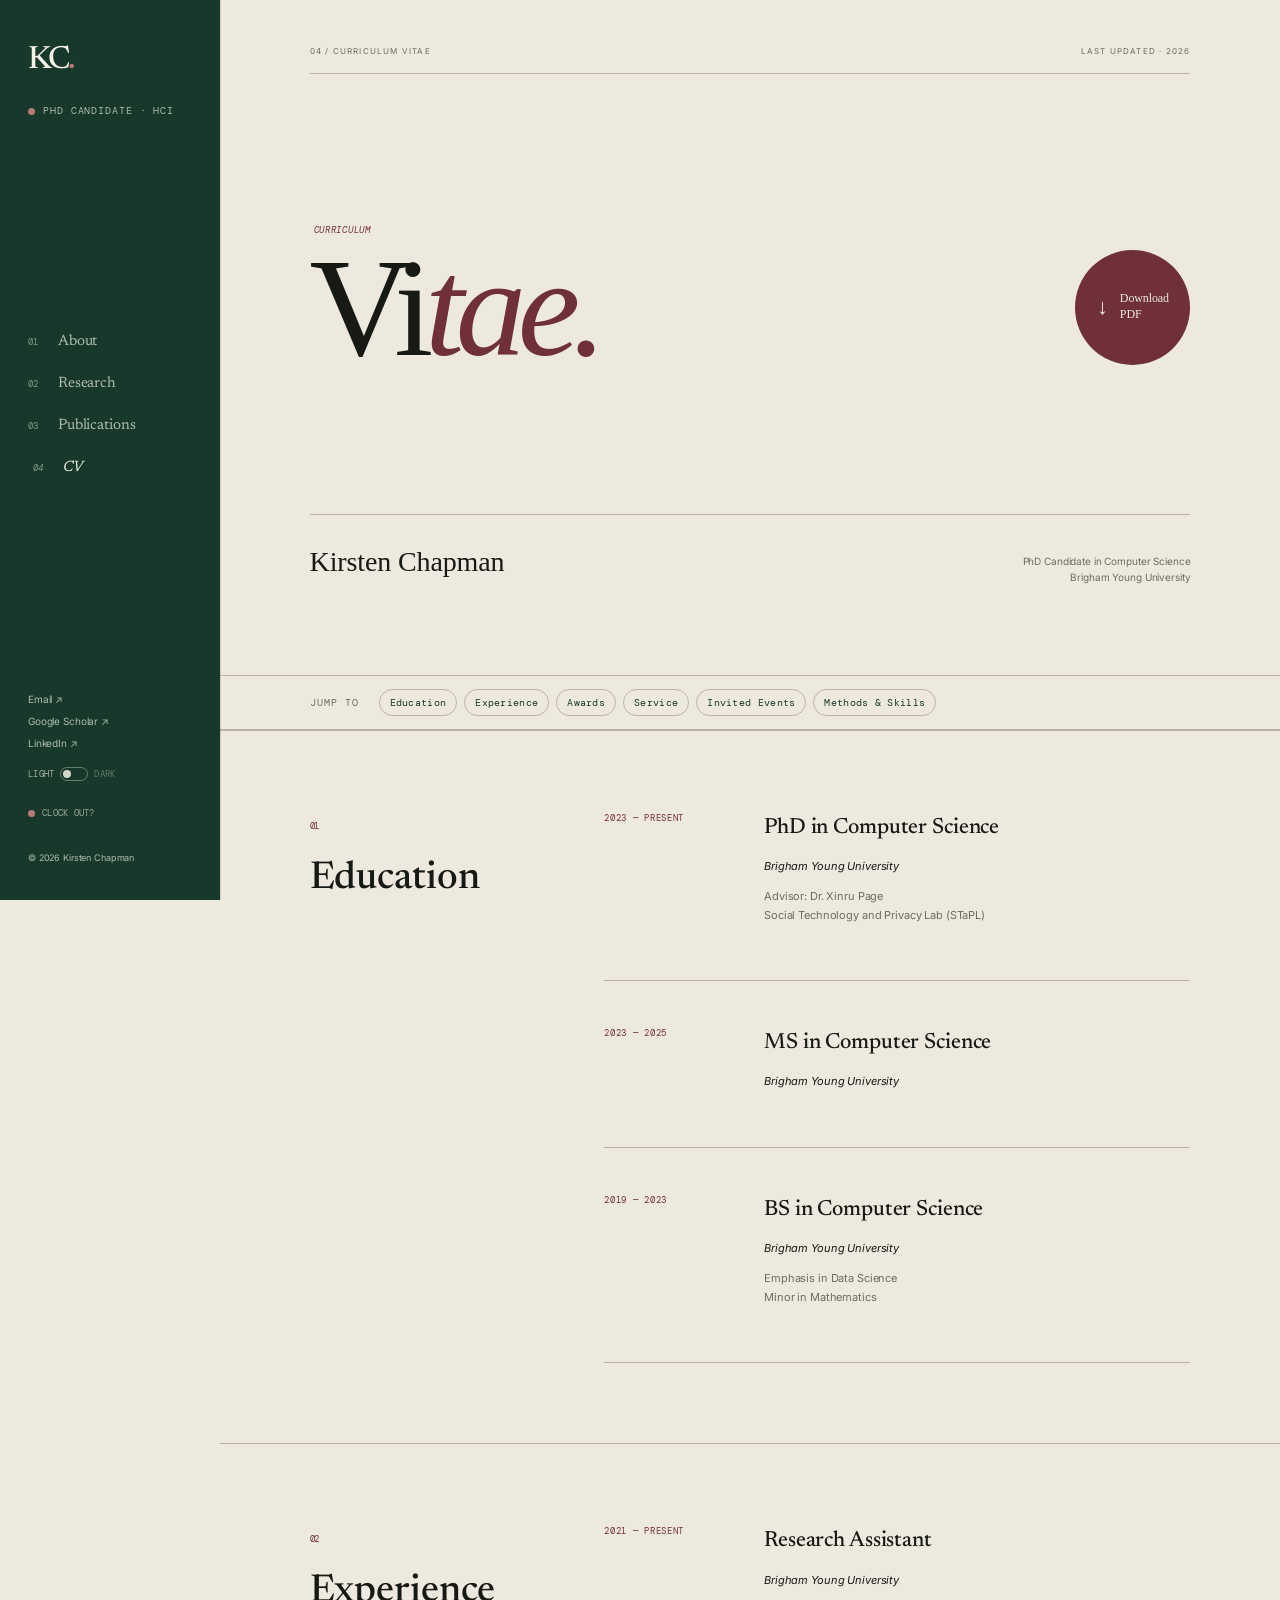
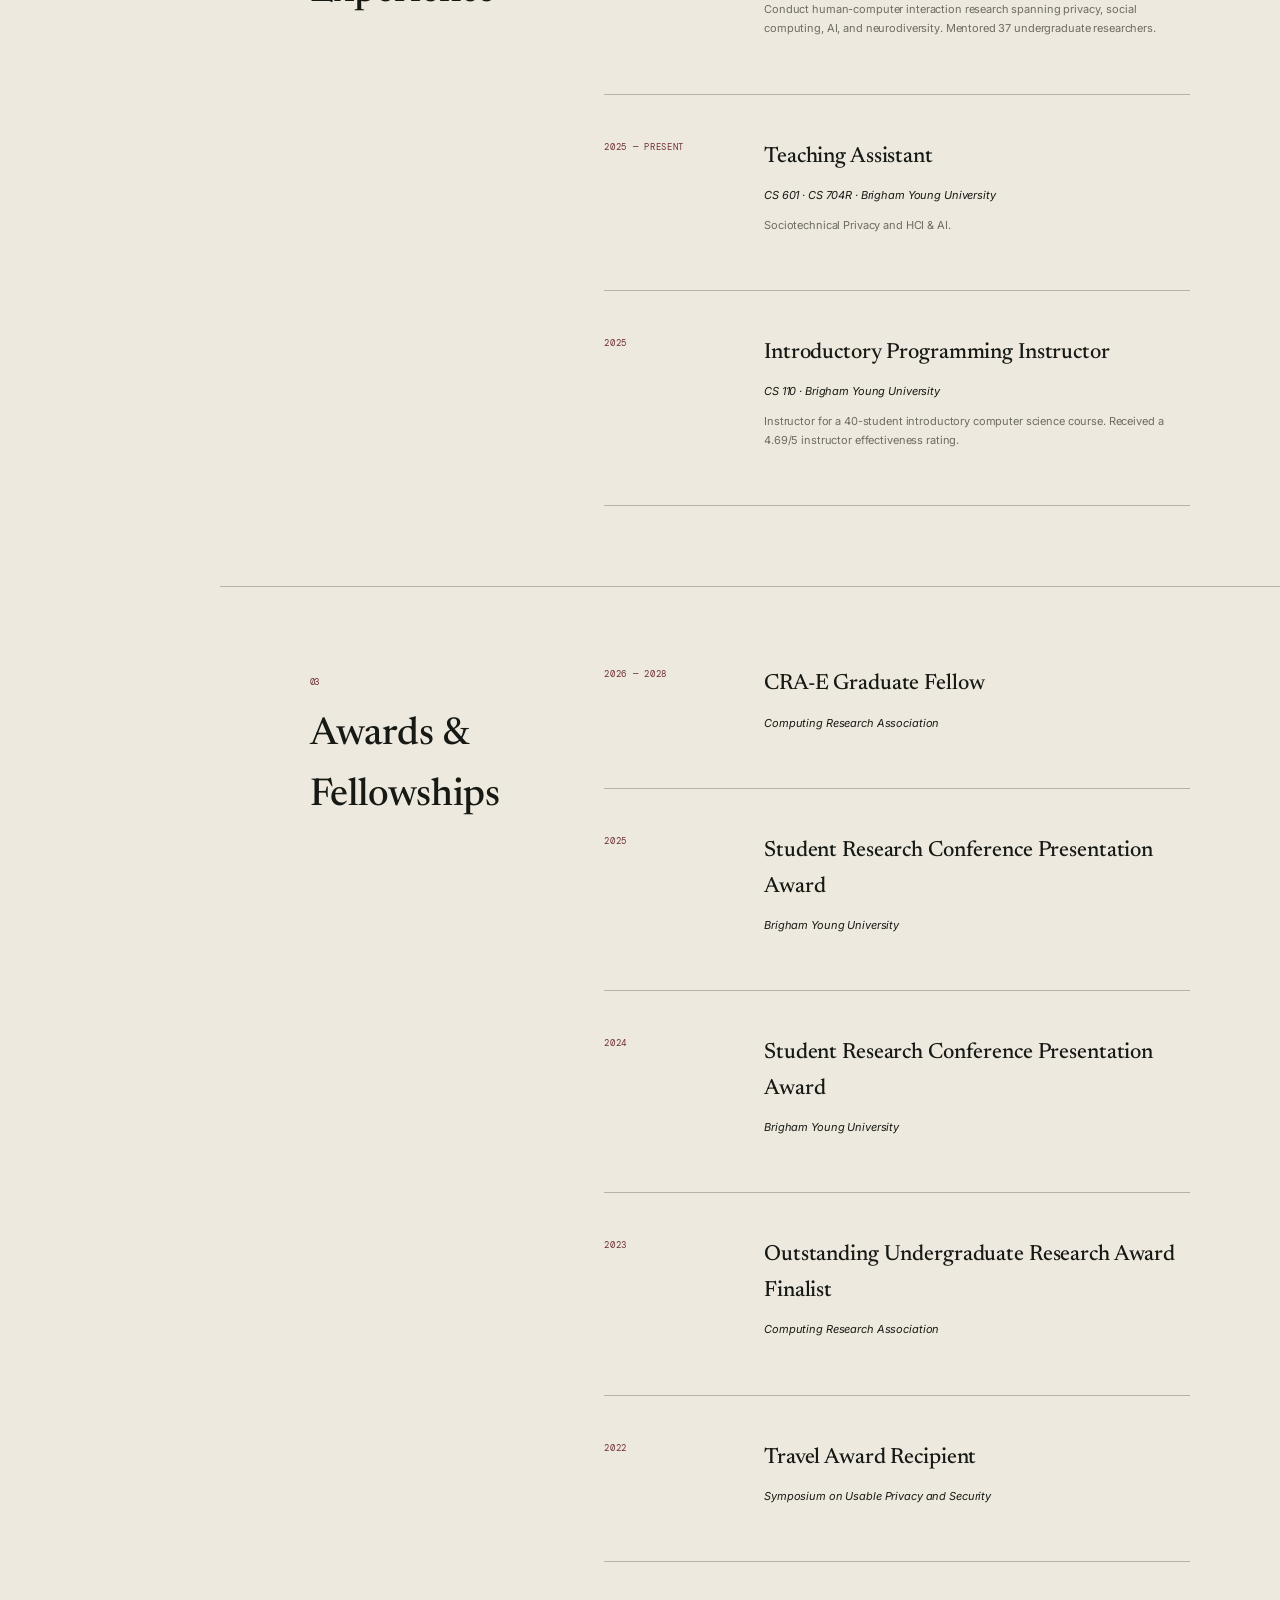
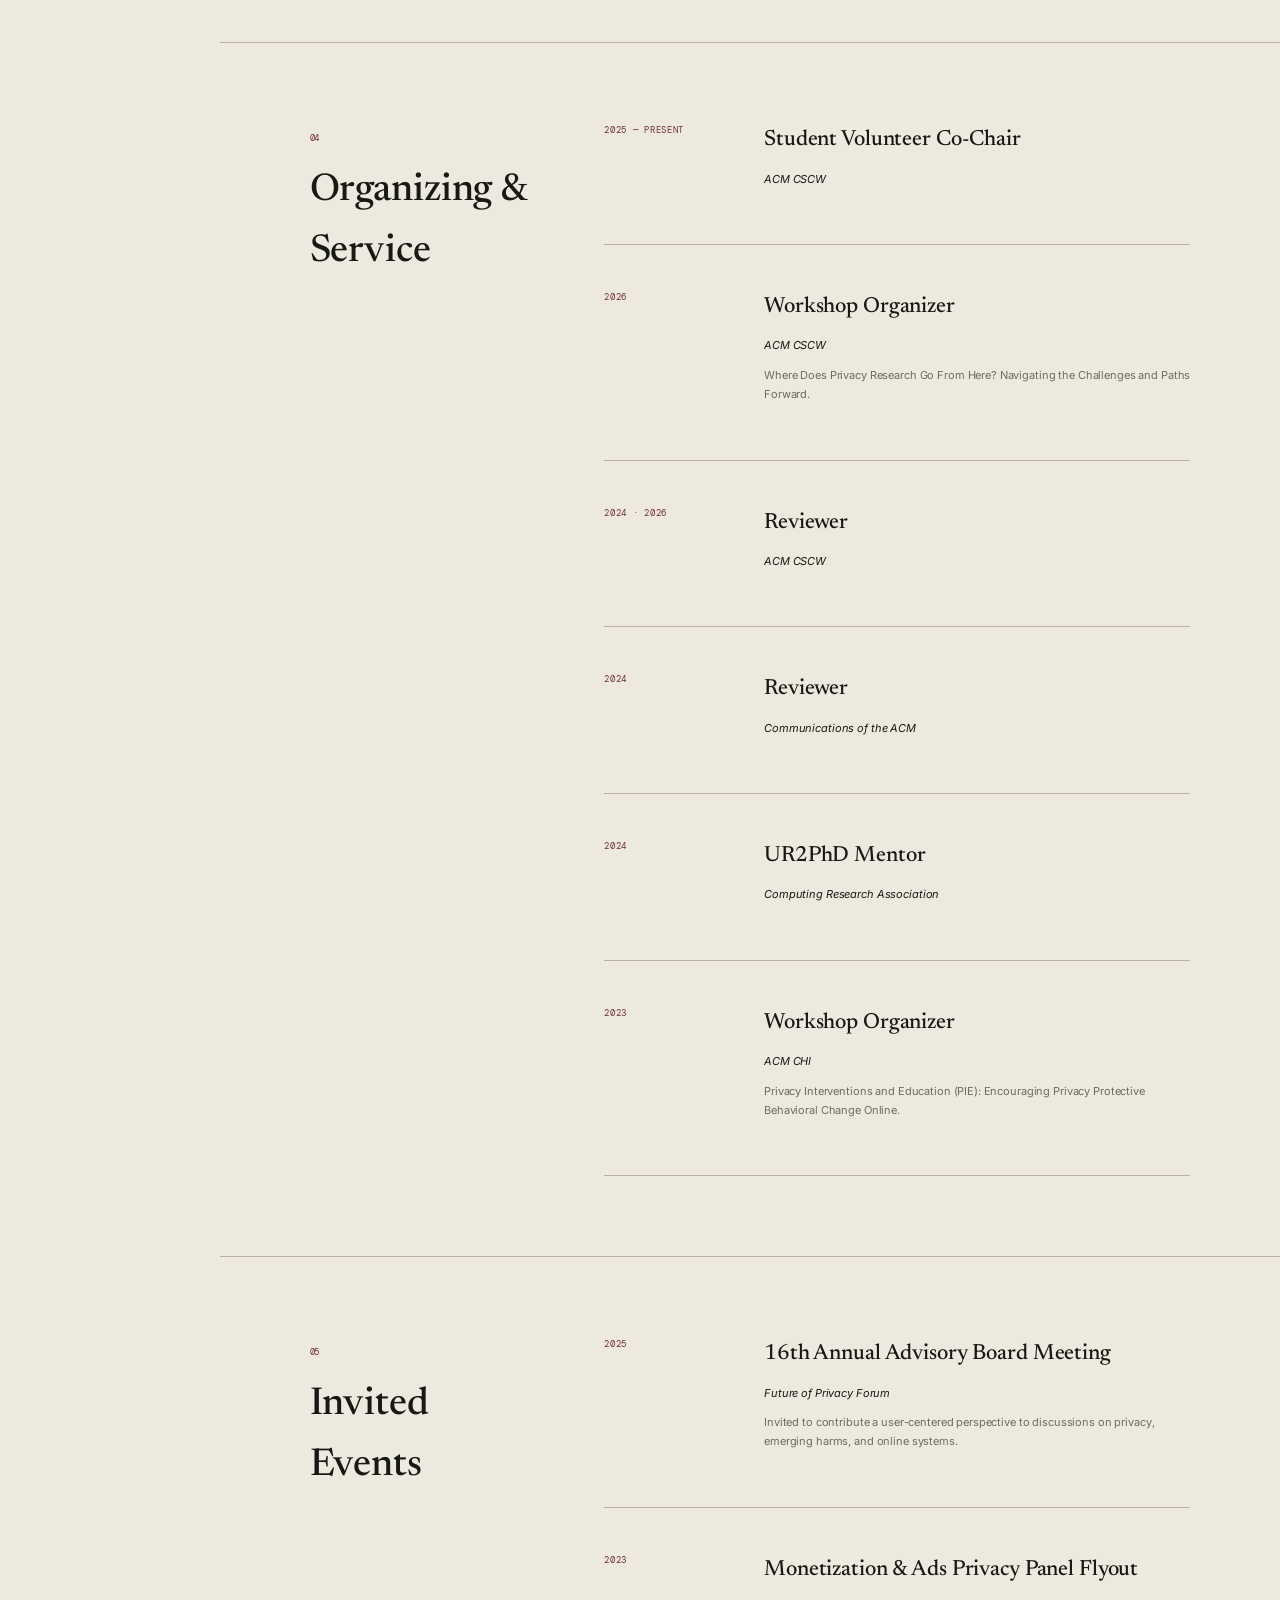
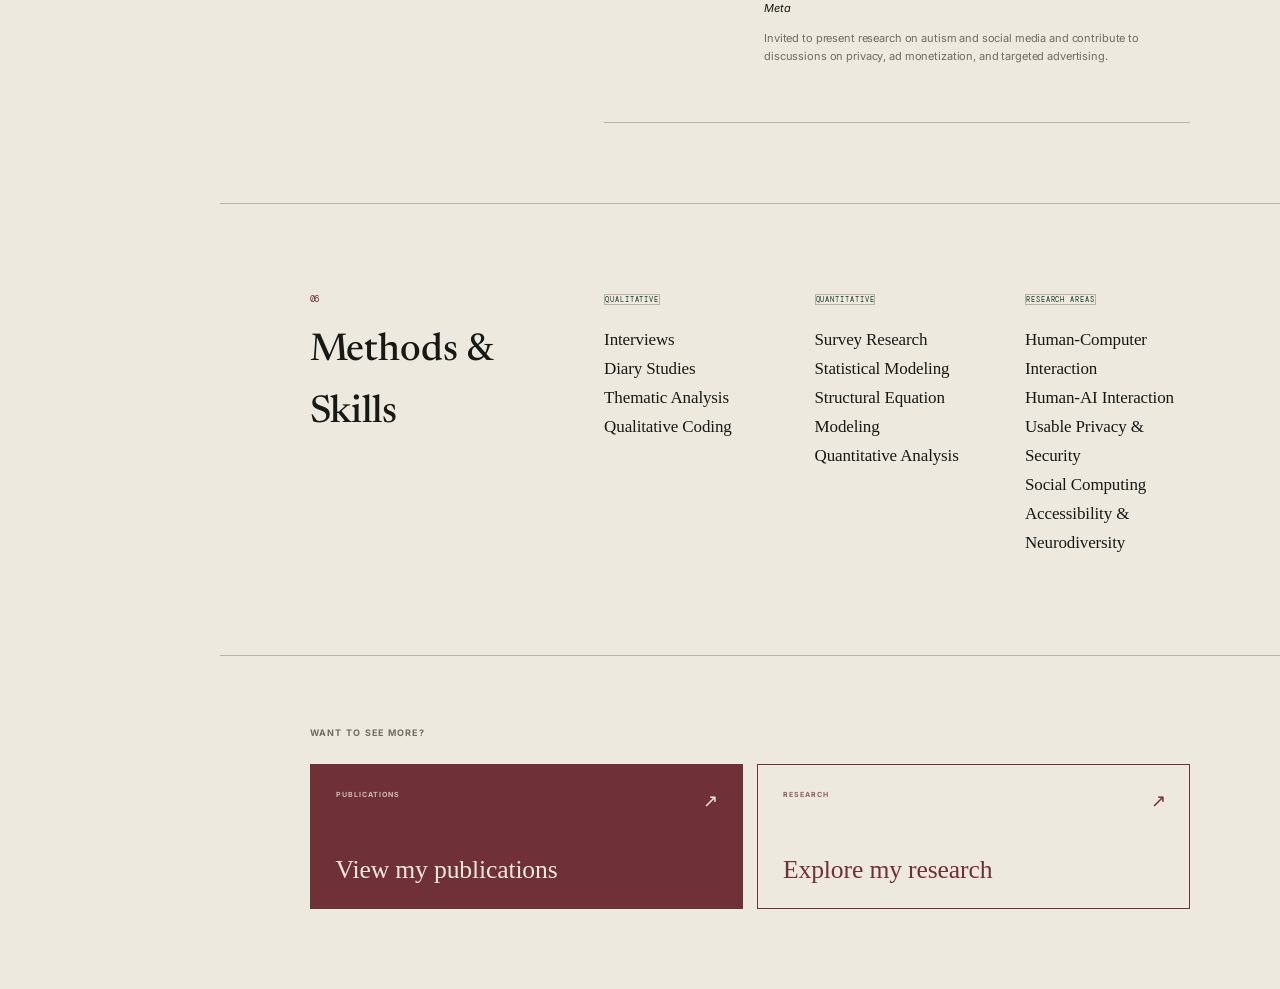
==== commit cd7f62f7: "updates" ====
--- a/cv.html
+++ b/cv.html
@@ -7,7 +7,7 @@
 <meta content="Curriculum Vitae for Kirsten Chapman" name="description"/>
 <link href="images/favicon.png" rel="icon" type="image/png"/>
 <title>CV — Kirsten Chapman</title>
-<link href="styles.css?v=17" rel="stylesheet"/>
+<link href="styles.css?v=18" rel="stylesheet"/>
 <link href="https://fonts.googleapis.com" rel="preconnect"/>
 <link crossorigin="" href="https://fonts.gstatic.com" rel="preconnect"/>
 <link href="https://fonts.googleapis.com/css2?family=DM+Mono:wght@300;400;500&amp;family=Inter:wght@400;500;600&amp;family=Newsreader:ital,opsz,wght@0,6..72,400;0,6..72,500;0,6..72,600;1,6..72,400;1,6..72,500&amp;display=swap" rel="stylesheet"/>
@@ -60,6 +60,7 @@
 <span aria-hidden="true" class="theme-switch"><span></span></span>
 <span class="theme-toggle-alt">Dark</span>
 </button>
+<a class="clock-out-link" href="elsewhere.html" aria-label="Clock out to Elsewhere"><span class="clock-out-dot" aria-hidden="true"></span><span>Clock out?</span></a>
 <p>
       © 2026 Kirsten Chapman
     </p>
--- a/styles.css
+++ b/styles.css
@@ -6150,10 +6150,24 @@
 
 
   .afterhours-current h2 {
+    /* On narrow viewports, wrap only BETWEEN words. Never split words
+       such as “CURRENTLY”, “SEPTEMBER”, or “PERMANENT”. */
+    display: block;
+    max-width: 100%;
+
     font-size:
-      clamp(50px, 15vw, 70px);
+      clamp(38px, 12vw, 72px);
 
     line-height: .82;
+    white-space: normal;
+    word-break: keep-all;
+    overflow-wrap: normal;
+  }
+
+  /* Remove the desktop-forced line breaks on narrow screens so the
+     browser can choose the safest wrap points between whole words. */
+  .afterhours-current h2 br {
+    display: none;
   }
 
 
@@ -6315,7 +6329,7 @@
 
 
   .afterhours-current h2 {
-    font-size: 47px;
+    font-size: clamp(27px, 9.2vw, 35px);
   }
 
 
@@ -6859,4 +6873,1690 @@
   .footer-secret-dot {
     display: inline-block;
   }
-}+}
+/* ==================================
+   ELSEWHERE — SEPTEMBER PHONE FIX
+   Let the month stay as a whole word, but size it to the available width.
+================================== */
+@media (max-width: 700px) {
+  .volume-intro h2 {
+    width: 100%;
+    max-width: calc(100vw - 30px);
+    font-size: clamp(40px, 14vw, 68px);
+    white-space: normal;
+    word-break: keep-all;
+    overflow-wrap: normal;
+  }
+}
+
+@media (max-width: 360px) {
+  .volume-intro h2 {
+    font-size: 13.5vw;
+  }
+}
+
+/* ==================================
+   FINAL POLISH — ELSEWHERE COVER + MOBILE THEME ICON
+================================== */
+
+/* On wide screens, keep the oversized cover composition visually tight.
+   Mobile/tablet spacing is intentionally left unchanged. */
+@media (min-width: 1101px) {
+  .cover-title-bottom {
+    transform: translateY(-0.10em);
+  }
+}
+
+/* The compact theme control sits on the dark mobile header, so the
+   moon/sun needs to stay light rather than inheriting the page ink color. */
+@media (max-width: 850px) {
+  .sidebar-bottom .theme-toggle,
+  .sidebar-bottom .theme-toggle:hover,
+  .sidebar-bottom .theme-toggle:focus-visible {
+    color: #fffaf0;
+  }
+
+  .sidebar-bottom .theme-toggle::after {
+    color: #fffaf0;
+  }
+}
+
+/* ==================================
+   ELSEWHERE — WIDE COVER TITLE TUNE
+   Keep the editorial mobile stack, but
+   make the desktop title read as a tighter
+   two-line lockup: “NOT AT” / “WORK”.
+================================== */
+@media (min-width: 1101px) {
+  .cover-title {
+    display: grid;
+    grid-template-columns: max-content max-content;
+    justify-content: center;
+    align-items: end;
+    column-gap: 0.13em;
+    row-gap: 0;
+    line-height: 0.78;
+  }
+
+  .cover-title-top,
+  .cover-title-middle,
+  .cover-title-bottom {
+    width: auto;
+    margin: 0;
+    padding: 0;
+  }
+
+  .cover-title-top,
+  .cover-title-middle {
+    text-align: left;
+  }
+
+  .cover-title-bottom {
+    grid-column: 1 / -1;
+    justify-self: center;
+    margin-top: 0.03em;
+    text-align: center;
+  }
+}
+
+
+/* ==================================
+   ELSEWHERE — MID-WIDTH COVER TITLE
+   At tablet / half-window widths, return to the original
+   three-line editorial stack instead of squeezing the
+   wide-screen two-line lockup.
+================================== */
+@media (min-width: 701px) and (max-width: 1100px) {
+  .cover-title {
+    display: block;
+    line-height: 0.74;
+  }
+
+  .cover-title-top,
+  .cover-title-middle,
+  .cover-title-bottom {
+    display: block;
+    width: 100%;
+    margin: 0;
+  }
+
+  .cover-title-top {
+    padding-left: 5%;
+    text-align: left;
+  }
+
+  .cover-title-middle {
+    padding-left: 15%;
+    text-align: left;
+  }
+
+  .cover-title-bottom {
+    padding-right: 2%;
+    text-align: right;
+    transform: none;
+  }
+}
+
+/* ==================================
+   ELSEWHERE — COHESIVE COVER TITLE
+   Keep NOT / AT / WORK as one composition at every width.
+   The words may stay on separate lines, but their horizontal
+   offsets remain close enough that no large mid-width gap appears.
+================================== */
+@media (min-width: 701px) {
+  .cover-title {
+    display: block;
+    width: min(100%, 1180px);
+    line-height: 0.72;
+  }
+
+  .cover-title-top,
+  .cover-title-middle,
+  .cover-title-bottom {
+    display: block;
+    width: max-content;
+    max-width: 100%;
+    margin: 0;
+    padding: 0;
+    text-align: left;
+    transform: none;
+  }
+
+  .cover-title-top {
+    margin-left: 5%;
+  }
+
+  .cover-title-middle {
+    margin-left: 14%;
+  }
+
+  .cover-title-bottom {
+    margin-left: clamp(18%, 20vw, 27%);
+    margin-top: 0.015em;
+  }
+}
+
+@media (min-width: 1101px) {
+  .cover-title-bottom {
+    margin-left: clamp(19%, 21vw, 28%);
+  }
+}
+
+/* ==================================
+   ELSEWHERE — FINAL COVER LOCKUP
+   Medium + desktop: keep the title as one compact unit:
+   NOT / AT WORK. Small-screen styling remains unchanged.
+================================== */
+@media (min-width: 701px) {
+  .cover-title {
+    display: grid;
+    grid-template-columns: max-content max-content;
+    grid-template-rows: auto auto;
+    width: max-content;
+    max-width: calc(100% - 40px);
+    margin-left: auto;
+    margin-right: auto;
+    column-gap: 0.13em;
+    row-gap: 0;
+    line-height: 0.72;
+  }
+
+  .cover-title-top,
+  .cover-title-middle,
+  .cover-title-bottom {
+    display: block;
+    width: max-content;
+    max-width: none;
+    margin: 0;
+    padding: 0;
+    text-align: left;
+    transform: none;
+  }
+
+  .cover-title-top {
+    grid-column: 1 / -1;
+    grid-row: 1;
+    justify-self: start;
+  }
+
+  .cover-title-middle {
+    grid-column: 1;
+    grid-row: 2;
+  }
+
+  .cover-title-bottom {
+    grid-column: 2;
+    grid-row: 2;
+  }
+}
+
+/* Give the lockup a little more breathing room from the viewport at
+   intermediate browser widths without separating the words. */
+@media (min-width: 701px) and (max-width: 1100px) {
+  .cover-title {
+    font-size: clamp(70px, 10.5vw, 116px);
+  }
+}
+
+/* ==================================
+   ELSEWHERE — FINAL STACKED TITLE
+   Keep NOT / AT / WORK as one stable three-line lockup at every width.
+================================== */
+.cover-title {
+  display: flex;
+  flex-direction: column;
+  align-items: flex-start;
+  width: max-content;
+  max-width: calc(100% - 40px);
+  margin-left: auto;
+  margin-right: auto;
+  line-height: 0.72;
+}
+
+.cover-title-top,
+.cover-title-middle,
+.cover-title-bottom {
+  display: block;
+  width: max-content;
+  max-width: 100%;
+  margin: 0;
+  padding: 0;
+  text-align: left;
+  transform: none;
+}
+
+.cover-title-middle,
+.cover-title-bottom {
+  margin-top: 0.015em;
+}
+
+@media (max-width: 700px) {
+  .cover-title {
+    width: max-content;
+    max-width: calc(100% - 30px);
+  }
+}
+
+/* ==================================
+   ELSEWHERE — TOPIC-BASED RAMBLES
+   Replaces the old month / volume system.
+================================== */
+
+.topic-index {
+  width: 100%;
+  display: grid;
+  grid-template-columns: .65fr 1.6fr auto;
+  align-items: center;
+  gap: clamp(18px, 4vw, 55px);
+  padding: 24px clamp(18px, 4vw, 55px);
+  border-bottom: 2px solid #35261f;
+  background: #e8d7bb;
+  color: #211915;
+  font-family: "Space Mono", monospace;
+  text-transform: uppercase;
+}
+
+.topic-index-label {
+  font-size: 8px;
+  font-weight: 700;
+  letter-spacing: .12em;
+}
+
+.topic-index-copy {
+  display: flex;
+  flex-direction: column;
+  gap: 3px;
+  font-size: 8px;
+  letter-spacing: .06em;
+}
+
+.topic-index-copy span {
+  color: #756355;
+  font-size: 7px;
+}
+
+.topic-index-jump {
+  justify-self: end;
+  padding: 8px 11px;
+  border: 1px solid #35261f;
+  color: #211915;
+  font-size: 7px;
+  font-weight: 700;
+  letter-spacing: .08em;
+  text-decoration: none;
+  transition: background .2s ease, color .2s ease;
+}
+
+.topic-index-jump:hover {
+  background: #96372f;
+  color: #fff7e9;
+}
+
+.topic-intro {
+  width: 100%;
+  padding: clamp(65px, 8vw, 110px) clamp(20px, 6vw, 90px) clamp(70px, 8vw, 115px);
+  background: #f3e9d8;
+  color: #211915;
+  border-bottom: 2px solid #35261f;
+}
+
+.topic-intro-kicker {
+  margin-bottom: clamp(35px, 5vw, 65px);
+  color: #96372f;
+  font-family: "Space Mono", monospace;
+  font-size: 8px;
+  font-weight: 700;
+  letter-spacing: .13em;
+  text-transform: uppercase;
+}
+
+.topic-intro-layout {
+  display: grid;
+  grid-template-columns: minmax(0, 1.5fr) minmax(220px, .5fr);
+  align-items: end;
+  gap: clamp(35px, 7vw, 110px);
+}
+
+.topic-intro h2 {
+  margin: 0;
+  font-family: "Archivo Black", Arial, sans-serif;
+  font-size: clamp(65px, 11vw, 165px);
+  line-height: .76;
+  letter-spacing: -.065em;
+  text-transform: uppercase;
+}
+
+.topic-intro h2 span {
+  display: block;
+  color: #96372f;
+}
+
+.topic-intro p {
+  max-width: 320px;
+  margin: 0 0 5px;
+  color: #57473c;
+  font-family: "Newsreader", Georgia, serif;
+  font-size: clamp(15px, 1.4vw, 19px);
+  font-style: italic;
+  line-height: 1.55;
+}
+
+.topic-archive {
+  padding: clamp(65px, 8vw, 110px) clamp(20px, 6vw, 90px);
+  background: #d7c3a5;
+  color: #211915;
+  border-bottom: 2px solid #35261f;
+}
+
+.topic-archive-heading > div {
+  margin-bottom: 12px;
+  color: #96372f;
+  font-family: "Space Mono", monospace;
+  font-size: 8px;
+  font-weight: 700;
+  letter-spacing: .13em;
+}
+
+.topic-archive-heading h2 {
+  margin: 0;
+  font-family: "Archivo Black", Arial, sans-serif;
+  font-size: clamp(48px, 8vw, 110px);
+  line-height: .9;
+  letter-spacing: -.055em;
+}
+
+.topic-archive-heading p {
+  max-width: 480px;
+  margin: 16px 0 40px;
+  font-family: "Newsreader", Georgia, serif;
+  font-size: clamp(15px, 1.4vw, 19px);
+  font-style: italic;
+}
+
+.topic-archive-list {
+  border-top: 2px solid #35261f;
+}
+
+.archive-topic {
+  border-bottom: 2px solid #35261f;
+}
+
+.archive-topic summary {
+  display: grid;
+  grid-template-columns: 90px minmax(0, 1fr) 120px auto;
+  align-items: center;
+  gap: 20px;
+  padding: 22px 0;
+  cursor: pointer;
+  list-style: none;
+  font-family: "Space Mono", monospace;
+  text-transform: uppercase;
+}
+
+.archive-topic summary::-webkit-details-marker { display: none; }
+
+.archive-topic-date,
+.archive-topic-type,
+.archive-topic-action {
+  font-size: 8px;
+  font-weight: 700;
+  letter-spacing: .08em;
+}
+
+.archive-topic-title {
+  font-family: "Archivo Black", Arial, sans-serif;
+  font-size: clamp(18px, 2.3vw, 31px);
+  letter-spacing: -.035em;
+}
+
+.archive-topic-type { color: #6f5b4d; }
+.archive-topic-action { justify-self: end; }
+.archive-topic[open] .archive-topic-action { font-size: 0; }
+.archive-topic[open] .archive-topic-action::after { content: "CLOSE −"; font-size: 8px; }
+
+.archive-topic-body {
+  max-width: 760px;
+  margin-left: 110px;
+  padding: 5px 0 45px;
+  font-family: "Newsreader", Georgia, serif;
+  font-size: clamp(16px, 1.35vw, 19px);
+  line-height: 1.7;
+}
+
+.archive-topic-body .entry-deck {
+  margin-top: 0;
+  font-style: italic;
+}
+
+.topic-archive-note {
+  max-width: 650px;
+  margin: 30px 0 0 auto;
+  font-family: "Space Mono", monospace;
+  font-size: 7px;
+  font-weight: 700;
+  letter-spacing: .08em;
+  line-height: 1.7;
+  text-align: right;
+}
+
+@media (max-width: 700px) {
+  .topic-index {
+    grid-template-columns: 1fr auto;
+    gap: 12px;
+    padding: 18px 15px;
+  }
+  .topic-index-copy { display: none; }
+  .topic-index-jump { font-size: 6px; }
+  .topic-intro { padding: 65px 15px 75px; }
+  .topic-intro-kicker { margin-bottom: 35px; font-size: 7px; }
+  .topic-intro-layout { grid-template-columns: 1fr; gap: 35px; }
+  .topic-intro h2 { font-size: clamp(62px, 19vw, 88px); }
+  .topic-intro p { width: 78%; margin-left: auto; font-size: 13px; }
+  .topic-archive { padding: 65px 15px; }
+  .archive-topic summary {
+    grid-template-columns: 60px minmax(0, 1fr) auto;
+    gap: 10px;
+    padding: 18px 0;
+  }
+  .archive-topic-type { display: none; }
+  .archive-topic-date, .archive-topic-action { font-size: 6px; }
+  .archive-topic-title { font-size: 17px; }
+  .archive-topic-body { margin-left: 0; padding: 4px 0 35px; font-size: 15px; }
+  .topic-archive-note { text-align: left; }
+}
+
+/* ==================================
+   ELSEWHERE — RECENT RAMBLES
+   Featured story stays open; the next four collapse.
+================================== */
+.recent-rambles {
+  padding: clamp(65px, 8vw, 110px) clamp(20px, 6vw, 90px);
+  background: #eee4d4;
+  color: #211915;
+  border-bottom: 2px solid #35261f;
+}
+
+.recent-rambles-heading > div {
+  margin-bottom: 12px;
+  color: #96372f;
+  font-family: "Space Mono", monospace;
+  font-size: 8px;
+  font-weight: 700;
+  letter-spacing: .13em;
+}
+
+.recent-rambles-heading h2 {
+  margin: 0;
+  font-family: "Archivo Black", Arial, sans-serif;
+  font-size: clamp(48px, 8vw, 110px);
+  line-height: .9;
+  letter-spacing: -.055em;
+}
+
+.recent-rambles-heading p {
+  max-width: 480px;
+  margin: 16px 0 40px;
+  font-family: Georgia, "Times New Roman", serif;
+  font-size: clamp(15px, 1.4vw, 19px);
+  font-style: italic;
+}
+
+.recent-ramble {
+  border-top: 2px solid #35261f;
+}
+.recent-ramble:last-child { border-bottom: 2px solid #35261f; }
+
+.recent-ramble summary {
+  display: grid;
+  grid-template-columns: 90px minmax(0, 1fr) 120px auto;
+  align-items: center;
+  gap: 20px;
+  padding: 24px 0;
+  cursor: pointer;
+  list-style: none;
+  font-family: "Space Mono", monospace;
+  text-transform: uppercase;
+}
+.recent-ramble summary::-webkit-details-marker { display: none; }
+
+.recent-ramble-date,
+.recent-ramble-type,
+.recent-ramble-action {
+  font-size: 8px;
+  font-weight: 700;
+  letter-spacing: .08em;
+}
+.recent-ramble-type { color: #6f5b4d; }
+.recent-ramble-action { justify-self: end; white-space: nowrap; }
+.recent-ramble-title {
+  font-family: "Archivo Black", Arial, sans-serif;
+  font-size: clamp(20px, 2.5vw, 34px);
+  letter-spacing: -.035em;
+}
+.recent-ramble-preview {
+  grid-column: 2 / 4;
+  margin: -8px 0 0;
+  max-width: 620px;
+  color: #625247;
+  font-family: Georgia, "Times New Roman", serif;
+  font-size: clamp(13px, 1.15vw, 16px);
+  font-style: italic;
+  line-height: 1.5;
+  text-transform: none;
+}
+.recent-ramble[open] .recent-ramble-action { font-size: 0; }
+.recent-ramble[open] .recent-ramble-action::after { content: "CLOSE ↑"; font-size: 8px; }
+.recent-ramble[open] .recent-ramble-preview { display: none; }
+
+.recent-ramble-body {
+  max-width: 760px;
+  margin-left: 110px;
+  padding: 8px 0 48px;
+  color: #51483f;
+  font-family: Georgia, "Times New Roman", serif;
+  font-size: clamp(16px, 1.35vw, 19px);
+  line-height: 1.75;
+}
+.recent-ramble-body p { margin: 0 0 1.35em; }
+.recent-ramble-body .entry-scrawl { margin-top: 35px; }
+
+@media (max-width: 700px) {
+  .recent-rambles { padding: 65px 15px; }
+  .recent-rambles-heading p { font-size: 13px; }
+  .recent-ramble summary {
+    grid-template-columns: 60px minmax(0, 1fr) auto;
+    gap: 10px;
+    padding: 20px 0;
+  }
+  .recent-ramble-type { display: none; }
+  .recent-ramble-date, .recent-ramble-action { font-size: 6px; }
+  .recent-ramble-title { font-size: 18px; }
+  .recent-ramble-preview { grid-column: 2 / 4; font-size: 12px; }
+  .recent-ramble-body { margin-left: 0; padding: 5px 0 38px; font-size: 15px; }
+}
+
+/* ==================================
+   ELSEWHERE — RECENTLY VIEW CONTROLS
+================================== */
+.ramble-view-controls {
+  display: flex;
+  align-items: center;
+  gap: 8px;
+  margin-top: 24px;
+  font-family: "DM Mono", monospace;
+  font-size: 9px;
+  letter-spacing: .12em;
+}
+.ramble-view-controls > span { margin-right: 4px; opacity: .65; }
+.ramble-count {
+  appearance: none;
+  border: 1px solid #8f7d70;
+  background: transparent;
+  color: inherit;
+  padding: 7px 10px;
+  font: inherit;
+  letter-spacing: inherit;
+  cursor: pointer;
+}
+.ramble-count:hover,
+.ramble-count.active {
+  background: #35261f;
+  color: #f3eee5;
+  border-color: #35261f;
+}
+.ramble-item[hidden] { display: none !important; }
+.all-rambles .recent-rambles-heading { margin-bottom: 26px; }
+@media (max-width: 700px) {
+  .ramble-view-controls { margin-top: 18px; }
+  .ramble-count { padding: 6px 9px; }
+}
+
+/* ==================================
+   ELSEWHERE — RECENTLY, MORE PLAYFUL
+   Editorial filing-cabinet energy without adding clutter.
+================================== */
+.ramble-list {
+  counter-reset: elsewhere-ramble;
+  border: 2px solid #35261f;
+  box-shadow: 8px 8px 0 #35261f;
+  background: #f4ecdf;
+}
+
+.recent-ramble {
+  counter-increment: elsewhere-ramble;
+  position: relative;
+  border-top: 0;
+  border-bottom: 2px solid #35261f;
+  overflow: hidden;
+  transition: background .18s ease, transform .18s ease;
+}
+.recent-ramble:last-child { border-bottom: 0; }
+.recent-ramble:nth-child(even) { background: #eadfce; }
+.recent-ramble:nth-child(odd) { background: #f4ecdf; }
+.recent-ramble:hover { background: #f0d9d2; }
+.recent-ramble[open] { background: #f8f1e7; }
+
+.recent-ramble summary {
+  position: relative;
+  padding: 27px 28px 25px 78px;
+}
+
+.recent-ramble summary::before {
+  content: counter(elsewhere-ramble, decimal-leading-zero);
+  position: absolute;
+  left: 22px;
+  top: 22px;
+  font-family: "Archivo Black", Arial, sans-serif;
+  font-size: 24px;
+  line-height: 1;
+  letter-spacing: -.05em;
+  color: #96372f;
+  transform: rotate(-4deg);
+}
+
+.recent-ramble-title {
+  transition: transform .18s ease;
+}
+.recent-ramble summary:hover .recent-ramble-title {
+  transform: translateX(5px);
+}
+
+.recent-ramble-type {
+  justify-self: start;
+  padding: 5px 7px 4px;
+  border: 1px solid #35261f;
+  background: #d9d0a5;
+  color: #35261f;
+  line-height: 1.15;
+  transform: rotate(1.5deg);
+  box-shadow: 2px 2px 0 #35261f;
+}
+.recent-ramble:nth-child(3n+2) .recent-ramble-type {
+  background: #d7c5bd;
+  transform: rotate(-1.5deg);
+}
+.recent-ramble:nth-child(3n) .recent-ramble-type {
+  background: #cdd6c3;
+  transform: rotate(.8deg);
+}
+
+.recent-ramble-action {
+  padding-bottom: 3px;
+  border-bottom: 1px solid currentColor;
+}
+
+.recent-ramble-body {
+  position: relative;
+  margin-left: 78px;
+  padding: 12px 55px 52px 32px;
+  border-left: 1px dashed #9d8d7f;
+}
+.recent-ramble-body::before {
+  content: "✳";
+  position: absolute;
+  left: -12px;
+  top: 16px;
+  display: grid;
+  place-items: center;
+  width: 22px;
+  height: 22px;
+  background: #f8f1e7;
+  color: #96372f;
+  font-family: Georgia, serif;
+  font-size: 14px;
+}
+
+.recently-heading {
+  position: relative;
+  max-width: 980px;
+}
+.recently-heading::after {
+  content: "PICK A THOUGHT ↓";
+  position: absolute;
+  right: 1%;
+  top: 28px;
+  padding: 9px 11px 8px;
+  border: 2px solid #35261f;
+  background: #d9d0a5;
+  color: #35261f;
+  font-family: "Space Mono", monospace;
+  font-size: 8px;
+  font-weight: 700;
+  letter-spacing: .08em;
+  transform: rotate(4deg);
+  box-shadow: 3px 3px 0 #35261f;
+}
+
+.ramble-view-controls {
+  width: fit-content;
+  padding: 7px;
+  border: 1px solid #8f7d70;
+  background: #e5dac9;
+}
+.ramble-count {
+  border-color: transparent;
+  padding: 7px 12px;
+}
+.ramble-count:hover,
+.ramble-count.active {
+  transform: rotate(-1deg);
+}
+
+@media (max-width: 700px) {
+  .ramble-list { box-shadow: 5px 5px 0 #35261f; }
+  .recently-heading::after {
+    position: static;
+    display: inline-block;
+    margin: 4px 0 20px;
+    transform: rotate(2deg);
+  }
+  .recent-ramble summary {
+    padding: 21px 14px 20px 48px;
+  }
+  .recent-ramble summary::before {
+    left: 13px;
+    top: 20px;
+    font-size: 17px;
+  }
+  .recent-ramble-body {
+    margin-left: 47px;
+    padding: 8px 18px 38px 18px;
+  }
+  .recent-ramble-preview { grid-column: 1 / 4; margin-top: 1px; }
+  .ramble-view-controls { max-width: 100%; }
+}
+
+
+/* Cute instruction for the collapsible rambles */
+.ramble-click-hint {
+  display: inline-flex;
+  align-items: center;
+  gap: 7px;
+  margin: 10px 0 0;
+  padding: 5px 10px 5px 8px;
+  border: 1px dashed #8f7d70;
+  background: rgba(255,255,255,.28);
+  font-family: "DM Mono", monospace;
+  font-size: 10px;
+  line-height: 1.35;
+  letter-spacing: .055em;
+  text-transform: lowercase;
+  transform: rotate(-.6deg);
+  box-shadow: 2px 2px 0 rgba(53,38,31,.16);
+}
+.ramble-click-hint span {
+  font-size: 15px;
+  line-height: 1;
+}
+@media (max-width: 700px) {
+  .ramble-click-hint {
+    margin-top: 9px;
+    font-size: 9px;
+    transform: rotate(-.35deg);
+  }
+}
+\n\n/* ==================================
+   ELSEWHERE — EDITORIAL PHOTO
+   Small, integrated cover artifact
+================================== */
+
+.afterhours-cover {
+  position: relative;
+  overflow: hidden;
+}
+
+.elsewhere-hero-photo {
+  position: absolute;
+  z-index: 3;
+  right: clamp(22px, 5vw, 78px);
+  bottom: clamp(34px, 6vh, 72px);
+  width: clamp(180px, 23vw, 320px);
+  margin: 0;
+  transform: rotate(1.2deg);
+}
+
+.elsewhere-photo-frame {
+  position: relative;
+  width: 100%;
+  overflow: hidden;
+  border: 2px solid #111;
+  box-shadow: 7px 7px 0 #111;
+  background: #111;
+}
+
+.elsewhere-photo-frame img {
+  display: block;
+  width: 100%;
+  height: clamp(230px, 38vh, 390px);
+  max-height: 42vh;
+  object-fit: cover;
+  object-position: center 56%;
+  filter: saturate(.86) contrast(1.04);
+}
+
+.elsewhere-photo-stamp {
+  position: absolute;
+  top: 11px;
+  left: 11px;
+  padding: 5px 8px 4px;
+  background: #f2ef59;
+  color: #111;
+  border: 1.5px solid #111;
+  font-family: "Space Mono", monospace;
+  font-size: 9px;
+  font-weight: 700;
+  letter-spacing: .08em;
+  transform: rotate(-3deg);
+}
+
+.elsewhere-hero-photo figcaption {
+  margin-top: 10px;
+  padding-left: 2px;
+  font-family: "Space Mono", monospace;
+  font-size: 9px;
+  line-height: 1.4;
+  letter-spacing: .05em;
+  text-transform: lowercase;
+}
+
+.elsewhere-hero-photo figcaption span {
+  font-weight: 700;
+  text-transform: uppercase;
+}
+
+/* Give the cover copy room for the photo without making the cover taller. */
+@media (min-width: 901px) {
+  .afterhours-cover .cover-caption,
+  .afterhours-cover .cover-footnote {
+    max-width: min(48vw, 620px);
+  }
+}
+
+@media (max-width: 900px) {
+  .elsewhere-hero-photo {
+    right: 24px;
+    bottom: 34px;
+    width: clamp(155px, 27vw, 230px);
+  }
+
+  .elsewhere-photo-frame img {
+    height: clamp(205px, 32vh, 300px);
+  }
+}
+
+@media (max-width: 700px) {
+  .afterhours-cover {
+    padding-bottom: 24px;
+  }
+
+  .elsewhere-hero-photo {
+    position: relative;
+    right: auto;
+    bottom: auto;
+    width: min(64vw, 245px);
+    margin: 24px 18px 8px auto;
+    transform: rotate(.8deg);
+  }
+
+  .elsewhere-photo-frame {
+    box-shadow: 5px 5px 0 #111;
+  }
+
+  .elsewhere-photo-frame img {
+    height: min(42vh, 310px);
+    min-height: 210px;
+  }
+
+  .elsewhere-photo-stamp {
+    top: 9px;
+    left: 9px;
+    font-size: 8px;
+  }
+
+  .elsewhere-hero-photo figcaption {
+    font-size: 8px;
+    margin-top: 8px;
+  }
+}
+
+@media (max-width: 420px) {
+  .elsewhere-hero-photo {
+    width: min(68vw, 220px);
+    margin-top: 18px;
+    margin-right: 12px;
+  }
+
+  .elsewhere-photo-frame img {
+    height: min(38vh, 270px);
+    min-height: 190px;
+  }
+}
+
+
+/* ==================================
+   ELSEWHERE COVER — INTEGRATED PHOTO COLLAGE
+   ================================== */
+.afterhours-cover {
+  min-height: min(720px, 86vh);
+}
+
+.cover-collage {
+  width: min(900px, calc(100% - 70px));
+  margin: clamp(48px, 7vh, 78px) auto 0;
+  display: grid;
+  grid-template-columns: minmax(0, 1.25fr) minmax(180px, .75fr);
+  align-items: center;
+  gap: clamp(18px, 4vw, 58px);
+}
+
+.cover-copy-cluster {
+  min-width: 0;
+}
+
+.cover-collage .cover-title {
+  width: 100%;
+  margin: 0;
+  font-size: clamp(72px, 8vw, 132px);
+  line-height: .73;
+}
+
+.cover-collage .cover-title-top,
+.cover-collage .cover-title-middle,
+.cover-collage .cover-title-bottom {
+  width: 100%;
+  text-align: left;
+  padding: 0;
+}
+
+.cover-collage .cover-title-middle {
+  padding-left: 14%;
+}
+
+.cover-collage .cover-title-bottom {
+  padding-left: 3%;
+}
+
+.cover-collage .cover-caption {
+  width: min(360px, 90%);
+  margin: 34px 0 0 5%;
+  transform: none;
+}
+
+.cover-visual-cluster {
+  position: relative;
+  width: min(100%, 270px);
+  justify-self: start;
+  padding: 16px 8px 38px 0;
+}
+
+.cover-collage .elsewhere-hero-photo {
+  position: relative;
+  inset: auto;
+  width: 100%;
+  margin: 0;
+  transform: rotate(1.5deg);
+  z-index: 2;
+}
+
+.cover-collage .elsewhere-photo-frame img {
+  height: clamp(220px, 31vh, 330px);
+  max-height: 36vh;
+  object-position: center 58%;
+}
+
+.cover-collage .cover-sticker {
+  position: absolute;
+  right: -24px;
+  bottom: 0;
+  width: 72px;
+  height: 72px;
+  font-size: 9px;
+  box-shadow: 5px 6px 0 rgba(73,42,30,.13);
+  transform: rotate(7deg);
+  z-index: 3;
+}
+
+@media (max-width: 900px) {
+  .cover-collage {
+    width: min(760px, calc(100% - 48px));
+    grid-template-columns: minmax(0, 1.2fr) minmax(150px, .8fr);
+    gap: 24px;
+  }
+  .cover-collage .cover-title { font-size: clamp(64px, 10vw, 105px); }
+  .cover-visual-cluster { width: min(100%, 225px); }
+  .cover-collage .elsewhere-photo-frame img { height: clamp(200px, 28vh, 275px); }
+}
+
+@media (max-width: 650px) {
+  .afterhours-cover { min-height: auto; padding-bottom: 72px; }
+  .cover-collage {
+    width: min(100% - 36px, 470px);
+    margin-top: 52px;
+    grid-template-columns: 1fr;
+    gap: 24px;
+  }
+  .cover-collage .cover-title {
+    font-size: clamp(68px, 22vw, 108px);
+    line-height: .72;
+  }
+  .cover-collage .cover-caption {
+    margin-top: 26px;
+    margin-left: 2%;
+    width: min(330px, 92%);
+  }
+  .cover-visual-cluster {
+    width: min(58vw, 230px);
+    justify-self: end;
+    margin-right: 8%;
+    padding-bottom: 30px;
+  }
+  .cover-collage .elsewhere-hero-photo { width: 100%; margin: 0; }
+  .cover-collage .elsewhere-photo-frame img {
+    height: min(34vh, 285px);
+    min-height: 190px;
+  }
+  .cover-collage .cover-sticker {
+    right: -18px;
+    width: 62px;
+    height: 62px;
+    font-size: 8px;
+  }
+}
+
+@media (max-width: 390px) {
+  .cover-collage { width: calc(100% - 28px); }
+  .cover-visual-cluster { width: min(62vw, 205px); margin-right: 6%; }
+  .cover-collage .elsewhere-photo-frame img { height: 235px; min-height: 0; }
+}
+
+/* ==================================
+   ELSEWHERE — PHOTO WITHOUT LAYOUT SHIFT
+   The photograph is decorative: it never participates in cover sizing.
+================================== */
+.afterhours-cover {
+  min-height: min(780px, 90vh);
+}
+
+.cover-collage {
+  display: block;
+  width: 100%;
+  margin: 0;
+}
+
+.cover-copy-cluster {
+  display: block;
+  width: 100%;
+}
+
+.cover-collage .cover-title {
+  width: min(100%, 1180px);
+  max-width: calc(100% - 40px);
+  margin: 50px auto 0;
+  font-size: clamp(78px, 11vw, 185px);
+  line-height: .72;
+}
+
+.cover-collage .cover-title-top,
+.cover-collage .cover-title-middle,
+.cover-collage .cover-title-bottom {
+  width: max-content;
+  padding: 0;
+}
+
+.cover-collage .cover-title-middle,
+.cover-collage .cover-title-bottom {
+  margin-top: .015em;
+}
+
+.cover-collage .cover-caption {
+  width: min(440px, 70%);
+  margin: 65px auto 0;
+  transform: translateX(-24%);
+}
+
+.cover-visual-cluster {
+  position: absolute;
+  z-index: 4;
+  top: clamp(150px, 22vh, 215px);
+  left: calc(50% + clamp(150px, 17vw, 280px));
+  width: clamp(105px, 9vw, 145px);
+  padding: 0;
+  pointer-events: none;
+}
+
+.cover-collage .elsewhere-hero-photo {
+  position: relative;
+  inset: auto;
+  width: 100%;
+  margin: 0;
+  transform: rotate(1.8deg);
+}
+
+.cover-collage .elsewhere-photo-frame {
+  border-width: 1.5px;
+  box-shadow: 4px 4px 0 #111;
+}
+
+.cover-collage .elsewhere-photo-frame img {
+  width: 100%;
+  height: auto;
+  max-height: none;
+  min-height: 0;
+  aspect-ratio: 3 / 4;
+  object-fit: cover;
+  object-position: center 58%;
+}
+
+.cover-collage .elsewhere-photo-stamp {
+  top: 5px;
+  left: 5px;
+  padding: 3px 4px 2px;
+  font-size: 5px;
+}
+
+.cover-collage .elsewhere-hero-photo figcaption {
+  margin-top: 6px;
+  font-size: 5.5px;
+  line-height: 1.25;
+}
+
+.cover-collage .cover-sticker {
+  right: -16px;
+  bottom: -14px;
+  width: 38px;
+  height: 38px;
+  font-size: 5px;
+  box-shadow: 3px 3px 0 rgba(73,42,30,.13);
+}
+
+@media (max-width: 900px) {
+  .cover-visual-cluster {
+    top: clamp(145px, 21vh, 190px);
+    left: auto;
+    right: clamp(28px, 8vw, 70px);
+    width: clamp(92px, 12vw, 120px);
+  }
+}
+
+@media (max-width: 700px) {
+  .afterhours-cover {
+    min-height: min(680px, 88vh);
+    padding-bottom: 55px;
+  }
+
+  .cover-collage {
+    width: 100%;
+    margin: 0;
+  }
+
+  .cover-collage .cover-title {
+    width: max-content;
+    max-width: calc(100% - 30px);
+    margin: 50px auto 0;
+    font-size: clamp(68px, 22vw, 108px);
+  }
+
+  .cover-collage .cover-caption {
+    width: min(300px, 70%);
+    margin: 48px auto 0;
+    transform: translateX(-10%);
+  }
+
+  .cover-visual-cluster {
+    top: clamp(245px, 42vh, 330px);
+    right: 8vw;
+    left: auto;
+    width: clamp(82px, 24vw, 112px);
+    margin: 0;
+    padding: 0;
+  }
+
+  .cover-collage .elsewhere-photo-frame img {
+    height: auto;
+    min-height: 0;
+  }
+
+  .cover-collage .cover-sticker {
+    right: -12px;
+    width: 34px;
+    height: 34px;
+    font-size: 4.5px;
+  }
+}
+
+@media (max-width: 390px) {
+  .cover-visual-cluster {
+    top: 265px;
+    right: 6vw;
+    width: 82px;
+  }
+}
+
+/* ==================================
+   ELSEWHERE — PHOTO SCALE TUNE
+   Decorative overlay only: does not participate in page layout.
+================================== */
+@media (min-width: 901px) {
+  .cover-visual-cluster {
+    left: calc(50% + clamp(105px, 12vw, 205px));
+    width: clamp(175px, 15vw, 235px);
+  }
+
+  .cover-collage .cover-sticker {
+    right: -18px;
+    bottom: -15px;
+    width: 44px;
+    height: 44px;
+    font-size: 5.5px;
+  }
+
+  .cover-collage .elsewhere-photo-stamp {
+    font-size: 6px;
+  }
+
+  .cover-collage .elsewhere-hero-photo figcaption {
+    font-size: 6.5px;
+  }
+}
+
+@media (min-width: 701px) and (max-width: 900px) {
+  .cover-visual-cluster {
+    right: clamp(35px, 7vw, 62px);
+    width: clamp(140px, 18vw, 175px);
+  }
+}
+
+@media (max-width: 700px) {
+  .cover-visual-cluster {
+    width: clamp(112px, 31vw, 145px);
+    right: 6vw;
+  }
+}
+
+@media (max-width: 390px) {
+  .cover-visual-cluster {
+    width: 108px;
+    right: 5vw;
+  }
+}
+
+/* ==================================
+   ELSEWHERE — SPLIT COVER
+   Copy fills the left; Tokyo image fills the right.
+================================== */
+.afterhours-cover {
+  min-height: min(780px, 90vh);
+}
+
+.cover-collage {
+  width: min(1180px, calc(100% - 80px));
+  min-height: 560px;
+  margin: 28px auto 0;
+  display: grid;
+  grid-template-columns: minmax(0, 1.05fr) minmax(320px, .95fr);
+  align-items: center;
+  gap: clamp(42px, 7vw, 110px);
+}
+
+.cover-copy-cluster {
+  width: 100%;
+  align-self: center;
+}
+
+.cover-collage .cover-title {
+  width: 100%;
+  max-width: none;
+  margin: 0;
+  font-size: clamp(92px, 9.4vw, 164px);
+  line-height: .72;
+}
+
+.cover-collage .cover-caption {
+  width: min(440px, 88%);
+  margin: 58px 0 0 clamp(40px, 9vw, 145px);
+  transform: none;
+}
+
+.cover-visual-cluster {
+  position: relative;
+  inset: auto;
+  width: min(100%, 465px);
+  justify-self: end;
+  padding: 0 18px 18px 0;
+  pointer-events: auto;
+}
+
+.cover-collage .elsewhere-hero-photo {
+  width: 100%;
+  margin: 0;
+  transform: rotate(1.2deg);
+}
+
+.cover-collage .elsewhere-photo-frame img {
+  width: 100%;
+  height: clamp(390px, 50vh, 520px);
+  aspect-ratio: auto;
+  object-fit: cover;
+  object-position: center 58%;
+}
+
+.cover-collage .elsewhere-photo-stamp {
+  top: 9px;
+  left: 9px;
+  padding: 5px 7px 4px;
+  font-size: 7px;
+}
+
+.cover-collage .elsewhere-hero-photo figcaption {
+  margin-top: 8px;
+  font-size: 7px;
+}
+
+.cover-collage .cover-sticker {
+  right: -4px;
+  bottom: 0;
+  width: 56px;
+  height: 56px;
+  font-size: 7px;
+}
+
+@media (max-width: 1050px) {
+  .cover-collage {
+    width: min(940px, calc(100% - 56px));
+    grid-template-columns: minmax(0, 1fr) minmax(280px, .82fr);
+    gap: 38px;
+  }
+
+  .cover-collage .cover-title {
+    font-size: clamp(80px, 10vw, 122px);
+  }
+
+  .cover-collage .cover-caption {
+    margin-left: clamp(24px, 6vw, 70px);
+  }
+
+  .cover-visual-cluster {
+    position: relative;
+    inset: auto;
+    width: min(100%, 370px);
+  }
+
+  .cover-collage .elsewhere-photo-frame img {
+    height: clamp(330px, 46vh, 430px);
+  }
+}
+
+@media (max-width: 760px) {
+  .afterhours-cover {
+    min-height: auto;
+    padding-bottom: 58px;
+  }
+
+  .cover-collage {
+    width: min(100% - 34px, 560px);
+    min-height: 0;
+    margin-top: 46px;
+    display: flex;
+    flex-direction: column;
+    align-items: stretch;
+    gap: 42px;
+  }
+
+  .cover-copy-cluster {
+    width: 100%;
+  }
+
+  .cover-collage .cover-title {
+    width: max-content;
+    max-width: 100%;
+    margin: 0;
+    font-size: clamp(72px, 23vw, 112px);
+  }
+
+  .cover-collage .cover-caption {
+    width: min(330px, 82%);
+    margin: 40px 0 0 auto;
+    transform: none;
+  }
+
+  .cover-visual-cluster {
+    position: relative;
+    inset: auto;
+    width: min(88vw, 430px);
+    margin: 0 auto;
+    padding: 0 16px 16px 0;
+  }
+
+  .cover-collage .elsewhere-photo-frame img {
+    width: 100%;
+    height: min(56vh, 480px);
+    min-height: 300px;
+    object-position: center 58%;
+  }
+
+  .cover-collage .cover-sticker {
+    right: -2px;
+    bottom: 0;
+    width: 50px;
+    height: 50px;
+    font-size: 6px;
+  }
+}
+
+@media (max-width: 420px) {
+  .cover-collage {
+    width: calc(100% - 26px);
+    gap: 34px;
+  }
+
+  .cover-collage .cover-title {
+    font-size: clamp(64px, 22vw, 92px);
+  }
+
+  .cover-collage .cover-caption {
+    width: 78%;
+    margin-top: 32px;
+  }
+
+  .cover-visual-cluster {
+    width: min(90vw, 355px);
+    margin: 0 auto;
+  }
+
+  .cover-collage .elsewhere-photo-frame img {
+    height: min(50vh, 390px);
+    min-height: 270px;
+  }
+}
+
+/* Final cover alignment: subtitle shares the title's left edge. */
+.cover-collage .cover-caption {
+  margin-left: 0;
+}
+
+@media (max-width: 1050px) {
+  .cover-collage .cover-caption {
+    margin-left: 0;
+  }
+}
+
+@media (max-width: 760px) {
+  .cover-collage .cover-caption {
+    margin-left: 0;
+    margin-right: 0;
+  }
+}
+
+/* ==================================
+   ELSEWHERE — FINAL RESPONSIVE COVER FIX
+   Preserve the split cover at browser widths; only stack on phones.
+================================== */
+@media (min-width: 761px) and (max-width: 1050px) {
+  .cover-collage {
+    width: calc(100% - 64px);
+    grid-template-columns: minmax(0, 1.05fr) minmax(300px, .95fr);
+    gap: clamp(34px, 5vw, 64px);
+  }
+
+  .cover-collage .cover-title {
+    font-size: clamp(92px, 11vw, 132px);
+  }
+
+  .cover-collage .cover-caption {
+    width: min(420px, 92%);
+    margin: 48px 0 0 0;
+  }
+
+  .cover-visual-cluster {
+    width: min(100%, 430px);
+  }
+
+  .cover-collage .elsewhere-photo-frame img {
+    height: clamp(360px, 48vh, 480px);
+  }
+}
+
+@media (max-width: 600px) {
+  .afterhours-cover {
+    min-height: auto;
+    padding-bottom: 42px;
+  }
+
+  .cover-collage {
+    width: calc(100% - 36px);
+    margin-top: 34px;
+    gap: 30px;
+  }
+
+  .cover-collage .cover-title {
+    font-size: clamp(62px, 21vw, 88px);
+  }
+
+  .cover-collage .cover-caption {
+    width: min(100%, 330px);
+    margin: 28px 0 0 0;
+  }
+
+  .cover-visual-cluster {
+    width: min(72vw, 280px);
+    margin: 0 auto;
+    padding: 0 12px 12px 0;
+  }
+
+  .cover-collage .elsewhere-photo-frame img {
+    width: 100%;
+    height: auto;
+    min-height: 0;
+    aspect-ratio: auto;
+    object-fit: contain;
+    object-position: center;
+  }
+
+  .cover-collage .cover-sticker {
+    width: 42px;
+    height: 42px;
+    font-size: 5.5px;
+  }
+
+  .cover-collage .elsewhere-photo-stamp,
+  .cover-collage .elsewhere-hero-photo figcaption {
+    font-size: 6px;
+  }
+}
+
+/* FINAL PHONE PHOTO SCALE — desktop/tablet intentionally untouched */
+@media (max-width: 600px) {
+  .cover-collage .cover-visual-cluster {
+    width: min(84vw, 330px) !important;
+    max-width: calc(100vw - 44px) !important;
+    margin: 0 auto !important;
+    padding: 0 10px 12px 0 !important;
+  }
+
+  .cover-collage .elsewhere-hero-photo,
+  .cover-collage .elsewhere-photo-frame {
+    width: 100% !important;
+    max-width: 100% !important;
+  }
+
+  .cover-collage .elsewhere-photo-frame img {
+    display: block !important;
+    width: 100% !important;
+    height: min(62vw, 245px) !important;
+    min-height: 0 !important;
+    max-height: 245px !important;
+    object-fit: cover !important;
+    object-position: center 44% !important;
+  }
+}
+
+
+/* ==================================
+   ELSEWHERE / CLOCK-OUT ENTRY
+   Desktop: a quiet link beneath the theme switch.
+   Mobile: the same cue moves into the status row.
+================================== */
+.clock-out-link {
+  display: inline-flex;
+  align-items: center;
+  gap: 7px;
+  width: max-content;
+  margin: -7px 0 5px;
+  color: rgba(255,250,240,.58);
+  font-family: "DM Mono", monospace;
+  font-size: 9px;
+  letter-spacing: .03em;
+  text-transform: uppercase;
+  text-decoration: none;
+  transition: color .2s ease, transform .2s ease;
+}
+
+.clock-out-link:hover {
+  color: #fffaf0;
+  transform: translateX(2px);
+}
+
+.clock-out-dot {
+  width: 7px;
+  height: 7px;
+  flex: 0 0 7px;
+  border-radius: 50%;
+  background: #b67a79;
+  animation: pulse 2.2s ease-in-out infinite;
+}
+
+.mobile-clock-out { display: none; }
+
+@media (max-width: 850px) {
+  .clock-out-link { display: none; }
+
+  .sidebar-status {
+    flex: 1 1 auto;
+    min-width: 0;
+  }
+
+  .desktop-status-dot { display: none; }
+
+  .status-text { white-space: nowrap; }
+
+  .mobile-clock-out {
+    display: inline-flex;
+    align-items: center;
+    gap: 6px;
+    margin-left: auto;
+    color: #aebcaf;
+    font-family: "DM Mono", monospace;
+    font-size: 9px;
+    letter-spacing: .03em;
+    text-transform: uppercase;
+    text-decoration: none;
+    white-space: nowrap;
+  }
+
+  .mobile-clock-out:hover { color: #fffaf0; }
+  .mobile-clock-out .status-dot { flex: 0 0 7px; }
+}
+
+@media (max-width: 430px) {
+  .mobile-clock-out { font-size: 8px; gap: 5px; }
+}
